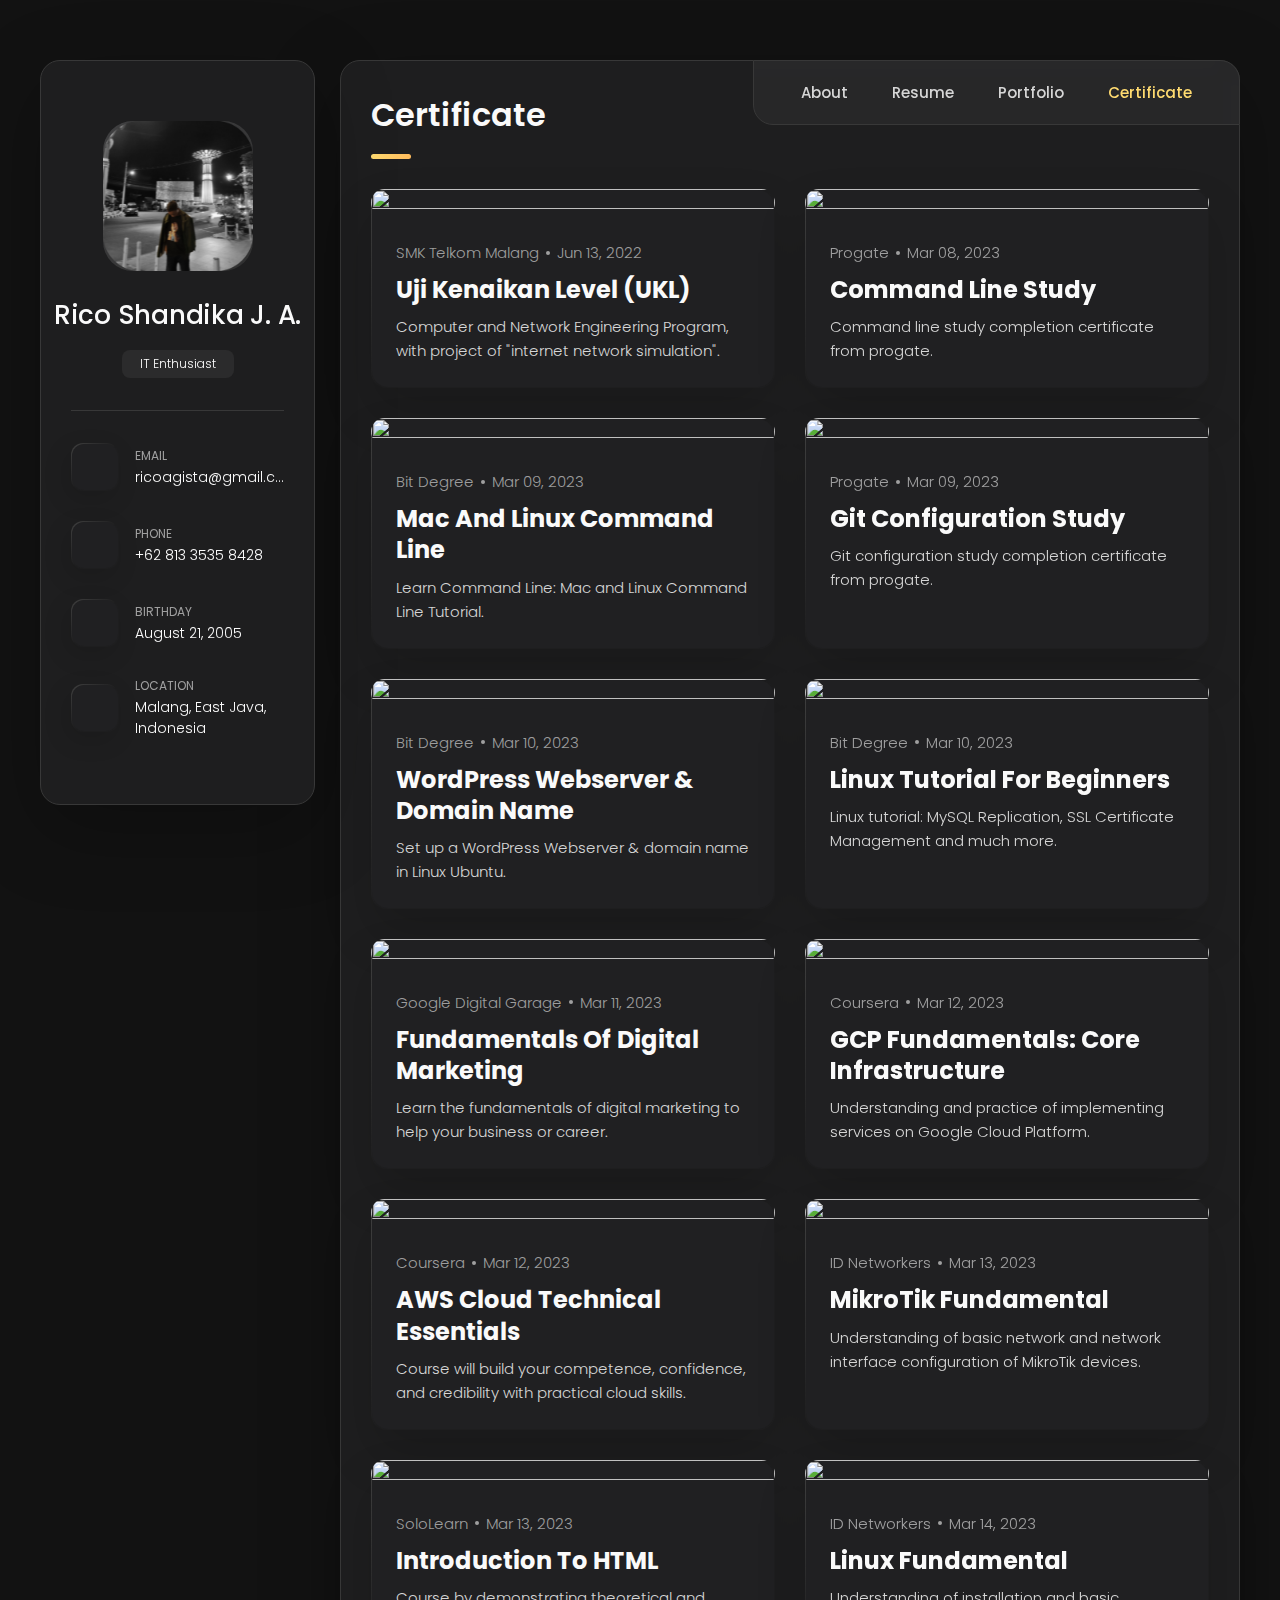
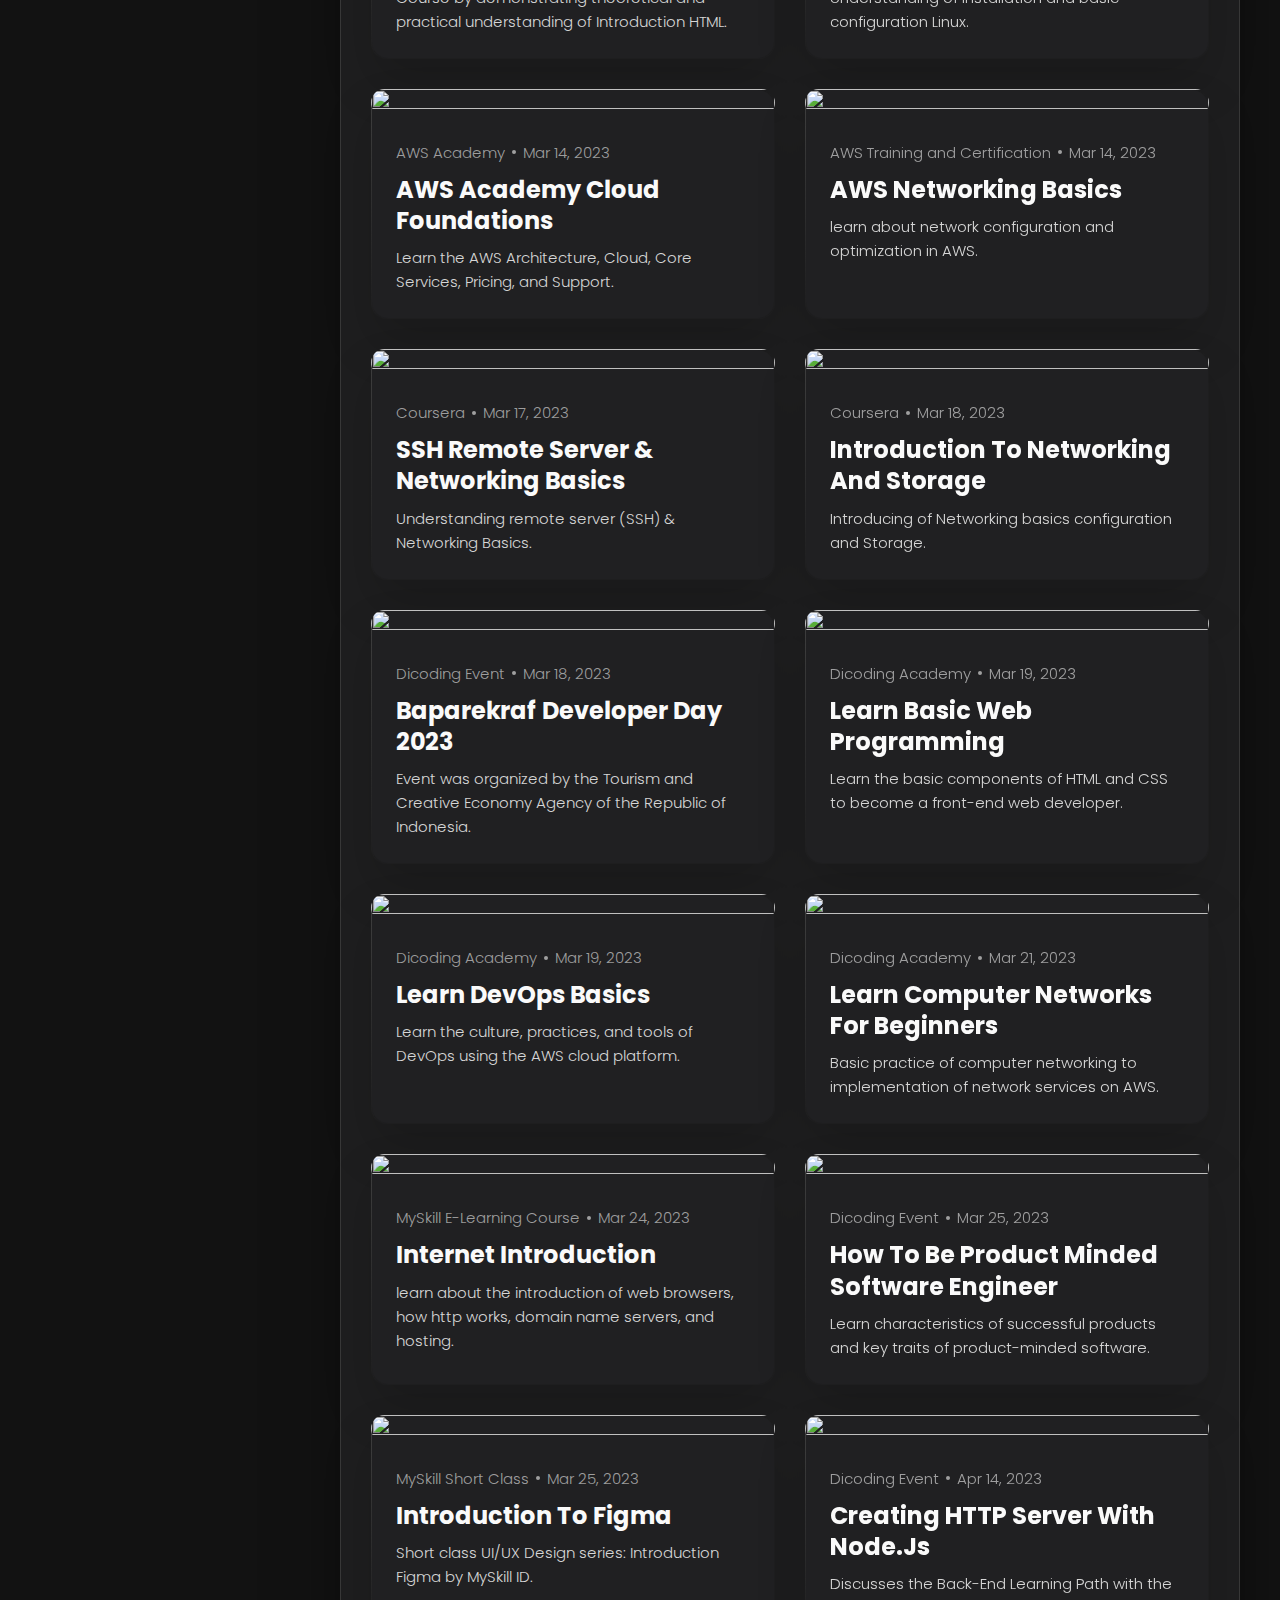
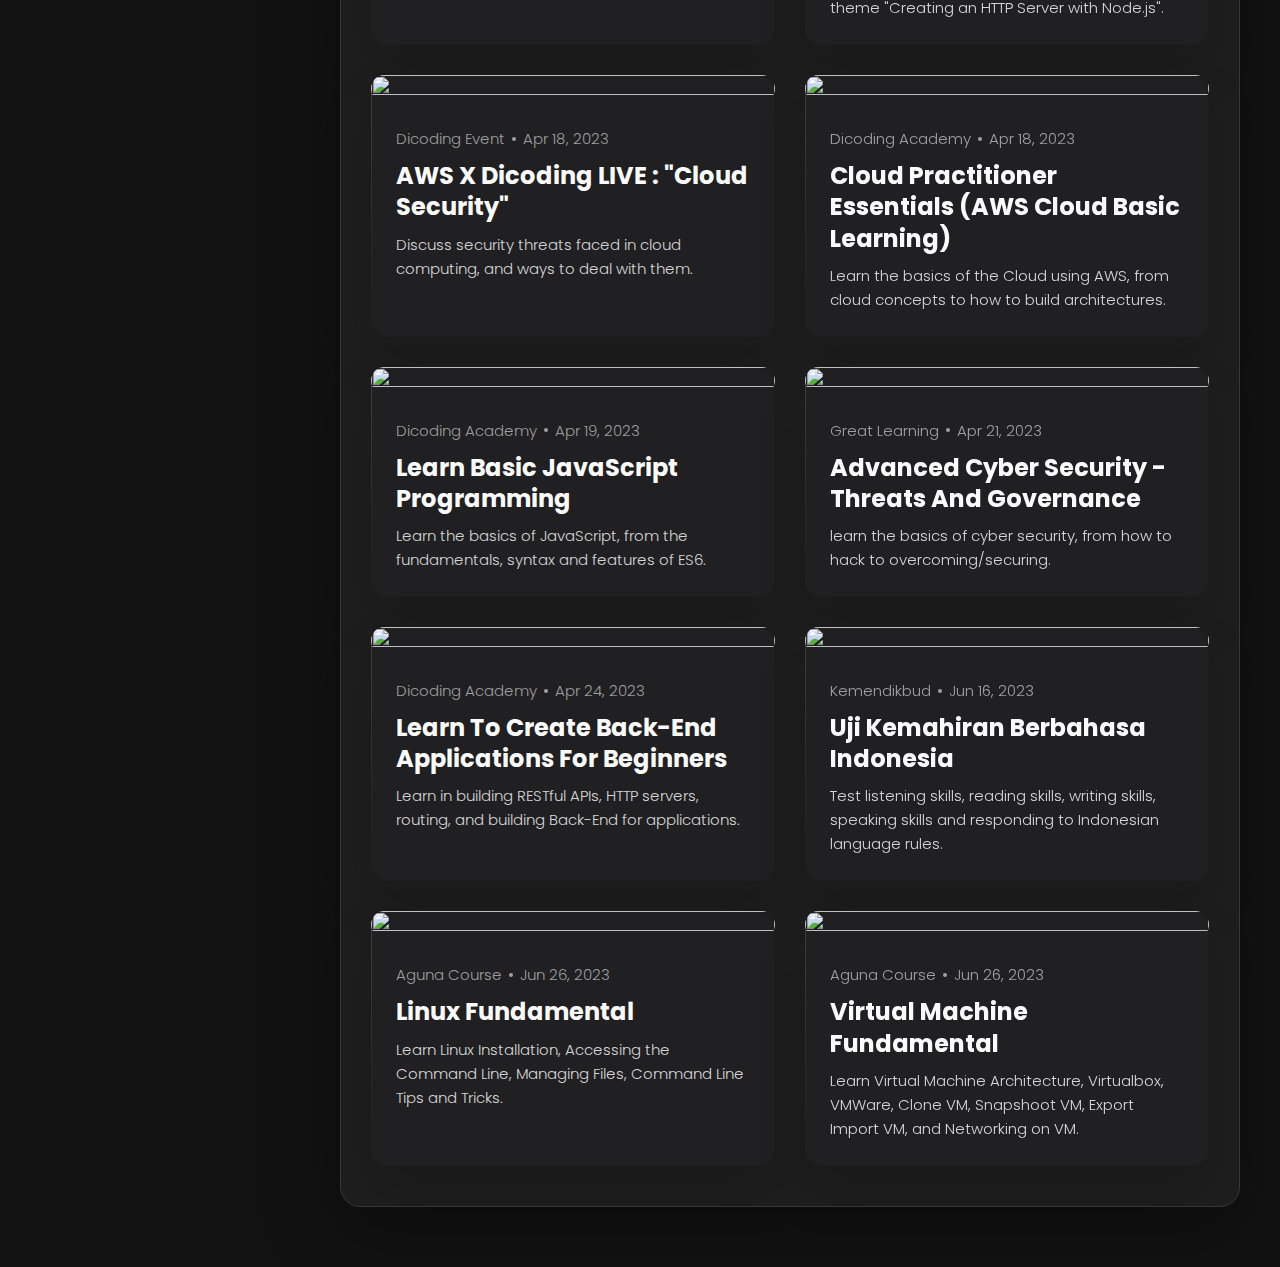
==== certificate.html @ 68de9621 "Update" ====
<!DOCTYPE html>
<html lang="en">

<head>
  <meta charset="UTF-8">
  <meta http-equiv="X-UA-Compatible" content="IE=edge">
  <meta name="viewport" content="width=device-width, initial-scale=1.0">
  <title>Certificate | Rico Agista</title>

  <!--
    - favicon
  -->
  <link rel="shortcut icon" href="./assets/images/logo.png" type="image/x-icon">

  <!--
    - custom css link
  -->
  <link rel="stylesheet" href="./assets/css/style.css">

  <!--
    - google font link
  -->
  <link rel="preconnect" href="https://fonts.googleapis.com">
  <link rel="preconnect" href="https://fonts.gstatic.com" crossorigin>
  <link href="https://fonts.googleapis.com/css2?family=Poppins:wght@300;400;500;600&display=swap" rel="stylesheet">
</head>

<body>

  <!--
    - #MAIN
  -->

  <main>

    <!--
      - #SIDEBAR
    -->

    <aside class="sidebar" data-sidebar>

      <div class="sidebar-info">

        <figure class="avatar-box">
          <img src="./assets/images/my-avatar.png" alt="Rico" width="80">
        </figure>

        <div class="info-content">
          <h1 class="name" title="Richard hanrick">Rico Shandika J. A.</h1>

          <p class="title">IT Enthusiast</p>
        </div>

        <button class="info_more-btn" data-sidebar-btn>
          <span>Show Contacts</span>

          <ion-icon name="chevron-down"></ion-icon>
        </button>

      </div>

      <div class="sidebar-info_more">

        <div class="separator"></div>

        <ul class="contacts-list">

          <li class="contact-item">

            <div class="icon-box">
              <ion-icon name="mail-outline"></ion-icon>
            </div>

            <div class="contact-info">
              <p class="contact-title">Email</p>

              <a href="mailto:ricoagista@gmail.com" class="contact-link">ricoagista@gmail.com</a>
            </div>

          </li>

          <li class="contact-item">

            <div class="icon-box">
              <ion-icon name="phone-portrait-outline"></ion-icon>
            </div>

            <div class="contact-info">
              <p class="contact-title">Phone</p>

              <a href="https://wa.me/6281335358428?text=Hi" class="contact-link">+62 813 3535 8428</a>
            </div>

          </li>

          <li class="contact-item">

            <div class="icon-box">
              <ion-icon name="calendar-outline"></ion-icon>
            </div>

            <div class="contact-info">
              <p class="contact-title">Birthday</p>

              <time datetime="1982-06-23">August 21, 2005</time>
            </div>

          </li>

          <li class="contact-item">

            <div class="icon-box">
              <ion-icon name="location-outline"></ion-icon>
            </div>

            <div class="contact-info">
              <p class="contact-title">Location</p>

              <address>Malang, East Java, Indonesia</address>
            </div>

          </li>

        </ul>

        <div class="separator"></div>

        <ul class="social-list">

          <li class="social-item">
            <a href="https://www.linkedin.com/in/ricoagista/" target="_blank" class="social-link">
              <ion-icon name="logo-linkedin"></ion-icon>
            </a>
          </li>

          <li class="social-item">
            <a href="https://github.com/ricoagista" target="_blank" class="social-link">
              <ion-icon name="logo-github"></ion-icon>
            </a>

          <li class="social-item">
            <a href="https://www.instagram.com/rico_agista/" target="_blank" class="social-link">
              <ion-icon name="logo-instagram"></ion-icon>
            </a>
          </li>

          </li>

        </ul>

      </div>

    </aside>
    <!--
      - #main-content
    -->

    <div class="main-content">

      <!--
        - #NAVBAR
      -->

      <nav class="navbar">

        <ul class="navbar-list">

          <li class="navbar-item">
            <a href="/" class="navbar-link">About</a>
            <!-- <button class="navbar-link  active" data-nav-link>About</button> -->
          </li>

          <li class="navbar-item">
            <a href="resume" class="navbar-link">Resume</a>
            <!-- <button class="navbar-link" data-nav-link>Resume</button> -->
          </li>

          <li class="navbar-item">
            <a href="portfolio" class="navbar-link">Portfolio</a>
            <!-- <button class="navbar-link" data-nav-link>Portfolio</button> -->
          </li>

          <li class="navbar-item">
            <a href="certificate" class="navbar-link active">Certificate</a>
            <!-- <button class="navbar-link" data-nav-link>Certificate</button> -->
          </li>

        </ul>

      </nav>

      <!--
        - #CERTIFICATE
      -->
      <article class="certificate active" data-page="certificate">

        <header>
          <h2 class="h2 article-title">Certificate</h2>
        </header>

        <section class="blog-posts">

          <ul class="blog-posts-list">

            <li class="blog-post-item">
              <a href="https://ricoagista.github.io/ricoagista/certificate/academy/SertifikatUKL.jpg" target="_blank">

                <figure class="blog-banner-box">
                  <img src="https://ricoagista.github.io/ricoagista/certificate/academy/SertifikatUKL.jpg" alt="" loading="lazy">
                </figure>

                <div class="blog-content">

                  <div class="blog-meta">
                    <p class="blog-category">SMK Telkom Malang</p>

                    <span class="dot"></span>

                    <time datetime="2022-02-23">Jun 13, 2022</time>
                  </div>

                  <h3 class="h3 blog-item-title">Uji Kenaikan Level (UKL)</h3>

                  <p class="blog-text">
                    Computer and Network Engineering Program, with project of "internet network simulation".
                  </p>

                </div>

              </a>
            </li>

            <li class="blog-post-item">
              <a href="http://progate.com/course_certificate/5622f052rr7l3d" target="_blank">

                <figure class="blog-banner-box">
                  <img src="https://ricoagista.github.io/ricoagista/certificate/academy/CertificatePrograteCLI.jpg" alt="" loading="lazy">
                </figure>

                <div class="blog-content">

                  <div class="blog-meta">
                    <p class="blog-category">Progate</p>

                    <span class="dot"></span>

                    <time datetime="2022-02-23">Mar 08, 2023</time>
                  </div>

                  <h3 class="h3 blog-item-title">Command line study</h3>

                  <p class="blog-text">
                    Command line study completion certificate from progate.
                  </p>

                </div>

              </a>
            </li>

            <li class="blog-post-item">
              <a href="https://www.bitdegree.org/courses/user/1518264/certificates" target="_blank">

                <figure class="blog-banner-box">
                  <img src="https://ricoagista.github.io/ricoagista/certificate/academy/CertificateBitDegreeCLI.jpg" alt="" loading="lazy">
                </figure>

                <div class="blog-content">

                  <div class="blog-meta">
                    <p class="blog-category">Bit Degree</p>

                    <span class="dot"></span>

                    <time datetime="2022-02-23">Mar 09, 2023</time>
                  </div>

                  <h3 class="h3 blog-item-title">Mac and Linux Command Line</h3>

                  <p class="blog-text">
                    Learn Command Line: Mac and Linux Command Line Tutorial.
                  </p>

                </div>

              </a>
            </li>

            <li class="blog-post-item">
              <a href="https://progate.com/course_certificate/bb86b008rr95cg" target="_blank">

                <figure class="blog-banner-box">
                  <img src="https://ricoagista.github.io/ricoagista/certificate/academy/CertificatePrograteGIT.jpg" alt="" loading="lazy">
                </figure>

                <div class="blog-content">

                  <div class="blog-meta">
                    <p class="blog-category">Progate</p>

                    <span class="dot"></span>

                    <time datetime="2022-02-23">Mar 09, 2023</time>
                  </div>

                  <h3 class="h3 blog-item-title">Git configuration study</h3>

                  <p class="blog-text">
                    Git configuration study completion certificate from progate.
                  </p>

                </div>

              </a>
            </li>

            <li class="blog-post-item">
              <a href="https://www.bitdegree.org/courses/user/1518264/certificates" target="_blank">

                <figure class="blog-banner-box">
                  <img src="https://ricoagista.github.io/ricoagista/certificate/academy/CertificateBitDegreeWordPressWebserverDomainLinuxUbuntuTutorial.jpg" alt="" loading="lazy">
                </figure>

                <div class="blog-content">

                  <div class="blog-meta">
                    <p class="blog-category">Bit Degree</p>

                    <span class="dot"></span>

                    <time datetime="2022-02-23">Mar 10, 2023</time>
                  </div>

                  <h3 class="h3 blog-item-title">WordPress Webserver & domain name</h3>

                  <p class="blog-text">
                    Set up a WordPress Webserver & domain name in Linux Ubuntu.
                  </p>

                </div>

              </a>
            </li>

            <li class="blog-post-item">
              <a href="https://www.bitdegree.org/courses/user/1518264/certificates" target="_blank">

                <figure class="blog-banner-box">
                  <img src="https://ricoagista.github.io/ricoagista/certificate/academy/CertificateBitDegreeLinux.jpg" alt="" loading="lazy">
                </figure>

                <div class="blog-content">

                  <div class="blog-meta">
                    <p class="blog-category">Bit Degree</p>

                    <span class="dot"></span>

                    <time datetime="2022-02-23">Mar 10, 2023</time>
                  </div>

                  <h3 class="h3 blog-item-title">Linux Tutorial for Beginners</h3>

                  <p class="blog-text">
                    Linux tutorial: MySQL Replication, SSL Certificate Management and much more.
                  </p>

                </div>

              </a>
            </li>

            <li class="blog-post-item">
              <a href="https://learndigital.withgoogle.com/link/1qsdpcedm9s" target="_blank">

                <figure class="blog-banner-box">
                  <img src="https://ricoagista.github.io/ricoagista/certificate/academy/CertificateGoogleDigitalMarketing.jpg" alt="" loading="lazy">
                </figure>

                <div class="blog-content">

                  <div class="blog-meta">
                    <p class="blog-category">Google Digital Garage</p>

                    <span class="dot"></span>

                    <time datetime="2022-02-23">Mar 11, 2023</time>
                  </div>

                  <h3 class="h3 blog-item-title">Fundamentals of digital marketing</h3>

                  <p class="blog-text">
                    Learn the fundamentals of digital marketing to help your business or career.
                  </p>

                </div>

              </a>
            </li>

            <li class="blog-post-item">
              <a href="https://coursera.org/share/ea69097fb8a12a1eaf14b1bb1f82d320" target="_blank">

                <figure class="blog-banner-box">
                  <img src="https://ricoagista.github.io/ricoagista/certificate/academy/CertificateCourseraGCP.jpg" alt="" loading="lazy">
                </figure>

                <div class="blog-content">

                  <div class="blog-meta">
                    <p class="blog-category">Coursera</p>

                    <span class="dot"></span>

                    <time datetime="2022-02-23">Mar 12, 2023</time>
                  </div>

                  <h3 class="h3 blog-item-title">GCP Fundamentals: Core Infrastructure</h3>

                  <p class="blog-text">
                    Understanding and practice of implementing services on Google Cloud Platform.
                  </p>

                </div>

              </a>
            </li>

            <li class="blog-post-item">
              <a href="https://coursera.org/share/79883c00702ebed255cffaf255b5ab55" target="_blank">

                <figure class="blog-banner-box">
                  <img src="https://ricoagista.github.io/ricoagista/certificate/academy/CertificateCourseraAWS.jpg" alt="" loading="lazy">
                </figure>

                <div class="blog-content">

                  <div class="blog-meta">
                    <p class="blog-category">Coursera</p>

                    <span class="dot"></span>

                    <time datetime="2022-02-23">Mar 12, 2023</time>
                  </div>

                  <h3 class="h3 blog-item-title">AWS Cloud Technical Essentials</h3>

                  <p class="blog-text">
                    Course will build your competence, confidence, and credibility with practical cloud skills.
                  </p>

                </div>

              </a>
            </li>

            <li class="blog-post-item">
              <a href="https://lms.idn.id/cert-verification" target="_blank">

                <figure class="blog-banner-box">
                  <img src="https://ricoagista.github.io/ricoagista/certificate/academy/CertificateIDNetworkersMikrotikFundamental.jpg" alt="" loading="lazy">
                </figure>

                <div class="blog-content">

                  <div class="blog-meta">
                    <p class="blog-category">ID Networkers</p>

                    <span class="dot"></span>

                    <time datetime="2022-02-23">Mar 13, 2023</time>
                  </div>

                  <h3 class="h3 blog-item-title">MikroTik Fundamental</h3>

                  <p class="blog-text">
                    Understanding of basic network and network interface configuration of MikroTik devices.
                  </p>

                </div>

              </a>
            </li>

            <li class="blog-post-item">
              <a href="https://www.sololearn.com/certificates/CC-B2UGRVIC" target="_blank">

                <figure class="blog-banner-box">
                  <img src="https://ricoagista.github.io/ricoagista/certificate/academy/CertificateSoloLearnHTML.jpg" alt="" loading="lazy">
                </figure>

                <div class="blog-content">

                  <div class="blog-meta">
                    <p class="blog-category">SoloLearn</p>

                    <span class="dot"></span>

                    <time datetime="2022-02-23">Mar 13, 2023</time>
                  </div>

                  <h3 class="h3 blog-item-title">Introduction to HTML</h3>

                  <p class="blog-text">
                    Course by demonstrating theoretical and practical understanding of Introduction HTML.
                  </p>

                </div>

              </a>
            </li>

            <li class="blog-post-item">
              <a href="https://lms.idn.id/cert-verification" target="_blank">

                <figure class="blog-banner-box">
                  <img src="https://ricoagista.github.io/ricoagista/certificate/academy/CertificateIDNetworkersLinuxFundamental.jpg" alt="" loading="lazy">
                </figure>

                <div class="blog-content">

                  <div class="blog-meta">
                    <p class="blog-category">ID Networkers</p>

                    <span class="dot"></span>

                    <time datetime="2022-02-23">Mar 14, 2023</time>
                  </div>

                  <h3 class="h3 blog-item-title">Linux Fundamental</h3>

                  <p class="blog-text">
                    Understanding of installation and basic configuration Linux.
                  </p>

                </div>

              </a>
            </li>

            <li class="blog-post-item">
              <a href="https://www.credly.com/go/0Uz2r1XJ" target="_blank">

                <figure class="blog-banner-box">
                  <img src="https://ricoagista.github.io/ricoagista/certificate/academy/CertificateAWSAcademyGraduateCloudFoundation.jpg" alt="" loading="lazy">
                </figure>

                <div class="blog-content">

                  <div class="blog-meta">
                    <p class="blog-category">AWS Academy</p>

                    <span class="dot"></span>

                    <time datetime="2022-02-23">Mar 14, 2023</time>
                  </div>

                  <h3 class="h3 blog-item-title">AWS Academy Cloud Foundations</h3>

                  <p class="blog-text">
                    Learn the AWS Architecture, Cloud, Core Services, Pricing, and Support.                  
                  </p>

                </div>

              </a>
            </li>

            <li class="blog-post-item">
              <a href="https://ricoagista.github.io/ricoagista/certificate/academy/CertificateAWSTrainingandCertificationNetworkingBasic.jpg" target="_blank">

                <figure class="blog-banner-box">
                  <img src="https://ricoagista.github.io/ricoagista/certificate/academy/CertificateAWSTrainingandCertificationNetworkingBasic.jpg" alt="" loading="lazy">
                </figure>

                <div class="blog-content">

                  <div class="blog-meta">
                    <p class="blog-category">AWS Training and Certification</p>

                    <span class="dot"></span>

                    <time datetime="2022-02-23">Mar 14, 2023</time>
                  </div>

                  <h3 class="h3 blog-item-title">AWS Networking Basics</h3>

                  <p class="blog-text">
                    learn about network configuration and optimization in AWS.                
                  </p>

                </div>

              </a>
            </li>

            <li class="blog-post-item">
              <a href="https://coursera.org/share/907e44da9c9301b2ec322d4b78472a90" target="_blank">

                <figure class="blog-banner-box">
                  <img src="https://ricoagista.github.io/ricoagista/certificate/academy/CertificateCourseraSSH.jpg" alt="" loading="lazy">
                </figure>

                <div class="blog-content">

                  <div class="blog-meta">
                    <p class="blog-category">Coursera</p>

                    <span class="dot"></span>

                    <time datetime="2022-02-23">Mar 17, 2023</time>
                  </div>

                  <h3 class="h3 blog-item-title">SSH remote server & Networking basics</h3>

                  <p class="blog-text">
                    Understanding remote server (SSH) & Networking Basics.
                  </p>

                </div>

              </a>
            </li>

            <li class="blog-post-item">
              <a href="https://coursera.org/share/2d5f840b99b8c0da6e3b0ec2c76eefea" target="_blank">

                <figure class="blog-banner-box">
                  <img src="https://ricoagista.github.io/ricoagista/certificate/academy/CertificateCourseraNetworkingStorage.jpg" alt="" loading="lazy">
                </figure>

                <div class="blog-content">

                  <div class="blog-meta">
                    <p class="blog-category">Coursera</p>

                    <span class="dot"></span>

                    <time datetime="2022-02-23">Mar 18, 2023</time>
                  </div>

                  <h3 class="h3 blog-item-title">Introduction to Networking and Storage</h3>

                  <p class="blog-text">
                    Introducing of Networking basics configuration and Storage.
                  </p>

                </div>

              </a>
            </li>

            <li class="blog-post-item">
              <a href="https://www.dicoding.com/users/2926525/events" target="_blank">

                <figure class="blog-banner-box">
                  <img src="https://ricoagista.github.io/ricoagista/certificate/event/CertificateDicodingBDD2023.jpg" alt="" loading="lazy">
                </figure>

                <div class="blog-content">

                  <div class="blog-meta">
                    <p class="blog-category">Dicoding Event</p>

                    <span class="dot"></span>

                    <time datetime="2022-02-23">Mar 18, 2023</time>
                  </div>

                  <h3 class="h3 blog-item-title">Baparekraf Developer Day 2023</h3>

                  <p class="blog-text">
                    Event was organized by the Tourism and Creative Economy Agency of the Republic of Indonesia.
                  </p>

                </div>

              </a>
            </li>
            
            <li class="blog-post-item">
              <a href="https://dicoding.com/certificates/L4PQ6NEQ7PO1" target="_blank">

                <figure class="blog-banner-box">
                  <img src="https://ricoagista.github.io/ricoagista/certificate/academy/CertificateDicodingDasarPemogramanWEB.jpg" alt="" loading="lazy">
                </figure>

                <div class="blog-content">

                  <div class="blog-meta">
                    <p class="blog-category">Dicoding Academy</p>

                    <span class="dot"></span>

                    <time datetime="2022-02-23">Mar 19, 2023</time>
                  </div>

                  <h3 class="h3 blog-item-title">Learn Basic Web Programming</h3>

                  <p class="blog-text">
                    Learn the basic components of HTML and CSS to become a front-end web developer.
                  </p>

                </div>

              </a>
            </li>

            <li class="blog-post-item">
              <a href="https://dicoding.com/certificates/N9ZO4W04YZG5" target="_blank">

                <figure class="blog-banner-box">
                  <img src="https://ricoagista.github.io/ricoagista/certificate/academy/CertificateDicodingDasarDevOps.jpg" alt="" loading="lazy">
                </figure>

                <div class="blog-content">

                  <div class="blog-meta">
                    <p class="blog-category">Dicoding Academy</p>

                    <span class="dot"></span>

                    <time datetime="2022-02-23">Mar 19, 2023</time>
                  </div>

                  <h3 class="h3 blog-item-title">Learn DevOps Basics</h3>

                  <p class="blog-text">
                    Learn the culture, practices, and tools of DevOps using the AWS cloud platform.
                  </p>

                </div>

              </a>
            </li>

            <li class="blog-post-item">
              <a href="https://dicoding.com/certificates/2VX3YGG14PYQ" target="_blank">

                <figure class="blog-banner-box">
                  <img src="https://ricoagista.github.io/ricoagista/certificate/academy/CertificateDicodingJaringanKomputer.jpg" alt="" loading="lazy">
                </figure>

                <div class="blog-content">

                  <div class="blog-meta">
                    <p class="blog-category">Dicoding Academy</p>

                    <span class="dot"></span>

                    <time datetime="2022-02-23">Mar 21, 2023</time>
                  </div>

                  <h3 class="h3 blog-item-title">Learn Computer Networks for Beginners</h3>

                  <p class="blog-text">
                    Basic practice of computer networking to implementation of network services on AWS.
                  </p>

                </div>

              </a>
            </li>

            <li class="blog-post-item">
              <a href="https://ricoagista.github.io/ricoagista/certificate/academy/CertificateMySkillInternetIntroduction.jpg" target="_blank">

                <figure class="blog-banner-box">
                  <img src="https://ricoagista.github.io/ricoagista/certificate/academy/CertificateMySkillInternetIntroduction.jpg" alt="" loading="lazy">
                </figure>

                <div class="blog-content">

                  <div class="blog-meta">
                    <p class="blog-category">MySkill E-Learning Course</p>

                    <span class="dot"></span>

                    <time datetime="2022-02-23">Mar 24, 2023</time>
                  </div>

                  <h3 class="h3 blog-item-title">Internet Introduction</h3>

                  <p class="blog-text">
                    learn about the introduction of web browsers, how http works, domain name servers, and hosting.
                  </p>

                </div>

              </a>
            </li>

            <li class="blog-post-item">
              <a href="https://www.dicoding.com/users/2926525/events" target="_blank">

                <figure class="blog-banner-box">
                  <img src="https://ricoagista.github.io/ricoagista/certificate/event/CertificateDicodingIDCamp.jpg" alt="" loading="lazy">
                </figure>

                <div class="blog-content">

                  <div class="blog-meta">
                    <p class="blog-category">Dicoding Event</p>

                    <span class="dot"></span>

                    <time datetime="2022-02-23">Mar 25, 2023</time>
                  </div>

                  <h3 class="h3 blog-item-title">How to be Product Minded Software Engineer</h3>

                  <p class="blog-text">
                    Learn characteristics of successful products and key traits of product-minded software.
                  </p>

                </div>

              </a>
            </li>

            <li class="blog-post-item">
              <a href="https://ricoagista.github.io/ricoagista/certificate/academy/CertificateMySkillntroductionFigma.jpg" target="_blank">

                <figure class="blog-banner-box">
                  <img src="https://ricoagista.github.io/ricoagista/certificate/academy/CertificateMySkillntroductionFigma.jpg" alt="" loading="lazy">
                </figure>

                <div class="blog-content">

                  <div class="blog-meta">
                    <p class="blog-category">MySkill Short Class</p>

                    <span class="dot"></span>

                    <time datetime="2022-02-23">Mar 25, 2023</time>
                  </div>

                  <h3 class="h3 blog-item-title">Introduction to Figma</h3>

                  <p class="blog-text">
                    Short class UI/UX Design series: Introduction Figma by MySkill ID.
                  </p>

                </div>

              </a>
            </li>

            <li class="blog-post-item">
              <a href="https://www.dicoding.com/users/2926525/events" target="_blank">

                <figure class="blog-banner-box">
                  <img src="https://ricoagista.github.io/ricoagista/certificate/event/CertificateDicodingMembuatHTTPServerDenganNodeJS.jpg" alt="" loading="lazy">
                </figure>

                <div class="blog-content">

                  <div class="blog-meta">
                    <p class="blog-category">Dicoding Event</p>

                    <span class="dot"></span>

                    <time datetime="2022-02-23">Apr 14, 2023</time>
                  </div>

                  <h3 class="h3 blog-item-title">Creating HTTP Server with Node.js</h3>

                  <p class="blog-text">
                    Discusses the Back-End Learning Path with the theme "Creating an HTTP Server with Node.js".

                  </p>

                </div>

              </a>
            </li>

            <li class="blog-post-item">
              <a href="https://www.dicoding.com/users/2926525/events" target="_blank">

                <figure class="blog-banner-box">
                  <img src="https://ricoagista.github.io/ricoagista/certificate/event/CertificateDicodingCloudSecurity.jpg" alt="" loading="lazy">
                </figure>

                <div class="blog-content">

                  <div class="blog-meta">
                    <p class="blog-category">Dicoding Event</p>

                    <span class="dot"></span>

                    <time datetime="2022-02-23">Apr 18, 2023</time>
                  </div>

                  <h3 class="h3 blog-item-title">AWS x Dicoding LIVE : "Cloud Security"</h3>

                  <p class="blog-text">
                    Discuss security threats faced in cloud computing, and ways to deal with them.

                  </p>

                </div>

              </a>
            </li>
            
            <li class="blog-post-item">
              <a href="https://www.dicoding.com/certificates/6RPNW8JGQP2M" target="_blank">

                <figure class="blog-banner-box">
                  <img src="https://ricoagista.github.io/ricoagista/certificate/academy/CertificateDicodingCloudPractitionerEssentials(BelajarDasarAWSCloud).jpg" alt="" loading="lazy">
                </figure>

                <div class="blog-content">

                  <div class="blog-meta">
                    <p class="blog-category">Dicoding Academy</p>

                    <span class="dot"></span>

                    <time datetime="2022-02-23">Apr 18, 2023</time>
                  </div>

                  <h3 class="h3 blog-item-title">Cloud Practitioner Essentials (AWS Cloud Basic Learning)</h3>

                  <p class="blog-text">
                    Learn the basics of the Cloud using AWS, from cloud concepts to how to build architectures.

                  </p>

                </div>

              </a>
            </li>

            <li class="blog-post-item">
              <a href="https://www.dicoding.com/certificates/72ZD8E326ZYW" target="_blank">

                <figure class="blog-banner-box">
                  <img src="https://ricoagista.github.io/ricoagista/certificate/academy/CertificateDicodingBelajarDasarPemrogramanJavaScript.jpg" alt="" loading="lazy">
                </figure>

                <div class="blog-content">

                  <div class="blog-meta">
                    <p class="blog-category">Dicoding Academy</p>

                    <span class="dot"></span>

                    <time datetime="2022-02-23">Apr 19, 2023</time>
                  </div>

                  <h3 class="h3 blog-item-title">Learn Basic JavaScript Programming</h3>

                  <p class="blog-text">
                    Learn the basics of JavaScript, from the fundamentals, syntax and features of ES6.
                  </p>

                </div>

              </a>
            </li>

            <li class="blog-post-item">
              <a href="https://verify.mygreatlearning.com/verify/FTHBUTMR" target="_blank">

                <figure class="blog-banner-box">
                  <img src="https://ricoagista.github.io/ricoagista/certificate/academy/CertificateGreatLearningAdvancedCyberSecurity-ThreatsandGovernance.jpg" alt="" loading="lazy">
                </figure>

                <div class="blog-content">

                  <div class="blog-meta">
                    <p class="blog-category">Great Learning</p>

                    <span class="dot"></span>

                    <time datetime="2022-02-23">Apr 21, 2023</time>
                  </div>

                  <h3 class="h3 blog-item-title">Advanced Cyber Security - Threats and Governance</h3>

                  <p class="blog-text">
                    learn the basics of cyber security, from how to hack to overcoming/securing.
                  </p>

                </div>

              </a>
            </li>

            <li class="blog-post-item">
              <a href="https://www.dicoding.com/certificates/07Z6VRK3RXQR" target="_blank">

                <figure class="blog-banner-box">
                  <img src="https://ricoagista.github.io/ricoagista/certificate/academy/CertificateDicodingJBelajarMembuatAplikasiBackEndUntukPemula.jpg" alt="" loading="lazy">
                </figure>

                <div class="blog-content">

                  <div class="blog-meta">
                    <p class="blog-category">Dicoding Academy</p>

                    <span class="dot"></span>

                    <time datetime="2022-02-23">Apr 24, 2023</time>
                  </div>

                  <h3 class="h3 blog-item-title">Learn to Create Back-End Applications for Beginners</h3>

                  <p class="blog-text">
                    Learn in building RESTful APIs, HTTP servers, routing, and building Back-End for applications.

                  </p>

                </div>

              </a>
            </li>

            <li class="blog-post-item">
              <a href="https://ricoagista.github.io/ricoagista/certificate/academy/CertificateKemendikbudUKBI.jpg" target="_blank">

                <figure class="blog-banner-box">
                  <img src="https://ricoagista.github.io/ricoagista/certificate/academy/CertificateKemendikbudUKBI.jpg" alt="" loading="lazy">
                </figure>

                <div class="blog-content">

                  <div class="blog-meta">
                    <p class="blog-category">Kemendikbud</p>

                    <span class="dot"></span>

                    <time datetime="2022-02-23">Jun 16, 2023</time>
                  </div>

                  <h3 class="h3 blog-item-title">Uji Kemahiran Berbahasa Indonesia</h3>

                  <p class="blog-text">
                    Test listening skills, reading skills, writing skills, speaking skills and responding to Indonesian language rules.

                  </p>

                </div>

              </a>
            </li>

            <li class="blog-post-item">
              <a href="https://agunacourse.com/cek-sertifikat" target="_blank">

                <figure class="blog-banner-box">
                  <img src="https://ricoagista.github.io/ricoagista/certificate/academy/CertificateAgunaCourseLinuxFundamental.jpg" alt="" loading="lazy">
                </figure>

                <div class="blog-content">

                  <div class="blog-meta">
                    <p class="blog-category">Aguna Course</p>

                    <span class="dot"></span>

                    <time datetime="2022-02-23">Jun 26, 2023</time>
                  </div>

                  <h3 class="h3 blog-item-title">Linux Fundamental</h3>

                  <p class="blog-text">
                    Learn Linux Installation, Accessing the Command Line, Managing Files, Command Line Tips and Tricks.

                  </p>

                </div>

              </a>
            </li>

            <li class="blog-post-item">
              <a href="https://agunacourse.com/cek-sertifikat" target="_blank">

                <figure class="blog-banner-box">
                  <img src="https://ricoagista.github.io/ricoagista/certificate/academy/CertificateAgunaCourseVirtualMachineFundamental.jpg" alt="" loading="lazy">
                </figure>

                <div class="blog-content">

                  <div class="blog-meta">
                    <p class="blog-category">Aguna Course</p>

                    <span class="dot"></span>

                    <time datetime="2022-02-23">Jun 26, 2023</time>
                  </div>

                  <h3 class="h3 blog-item-title">Virtual Machine Fundamental</h3>

                  <p class="blog-text">
                    Learn Virtual Machine Architecture, Virtualbox, VMWare, Clone VM, Snapshoot VM, Export Import VM, and Networking on VM.

                  </p>

                </div>

              </a>
            </li>

          </ul>

        </section>

      </article>

  <!--
    - custom js link
  -->
  <script src="./assets/js/script.js"></script>

  <!--
    - ionicon link
  -->
  <script type="module" src="https://unpkg.com/ionicons@5.5.2/dist/ionicons/ionicons.esm.js"></script>
  <script nomodule src="https://unpkg.com/ionicons@5.5.2/dist/ionicons/ionicons.js"></script>

</body>

</html>
---- assets/css/style.css ----
/*-----------------------------------*\
  #style.css
\*-----------------------------------*/


/**
 * copyright 2022 @codewithsadee
 */





/*-----------------------------------*\
  #CUSTOM PROPERTY
\*-----------------------------------*/

:root {

  /**
   * colors
   */

  /* gradient */

  --bg-gradient-onyx: linear-gradient(
    to bottom right, 
    hsl(240, 1%, 25%) 3%, 
    hsl(0, 0%, 19%) 97%
  );
  --bg-gradient-jet: linear-gradient(
    to bottom right, 
    hsla(240, 1%, 18%, 0.251) 0%, 
    hsla(240, 2%, 11%, 0) 100%
  ), hsl(240, 2%, 13%);
  --bg-gradient-yellow-1: linear-gradient(
    to bottom right, 
    hsl(45, 100%, 71%) 0%, 
    hsla(36, 100%, 69%, 0) 50%
  );
  --bg-gradient-yellow-2: linear-gradient(
    135deg, 
    hsla(45, 100%, 71%, 0.251) 0%, 
    hsla(35, 100%, 68%, 0) 59.86%
  ), hsl(240, 2%, 13%);
  --border-gradient-onyx: linear-gradient(
    to bottom right, 
    hsl(0, 0%, 25%) 0%, 
    hsla(0, 0%, 25%, 0) 50%
  );
  --text-gradient-yellow: linear-gradient(
    to right, 
    hsl(45, 100%, 72%), 
    hsl(35, 100%, 68%)
  );

  /* solid */

  --jet: hsl(0, 0%, 22%);
  --onyx: hsl(240, 1%, 17%);
  --eerie-black-1: hsl(240, 2%, 13%);
  --eerie-black-2: hsl(240, 2%, 12%);
  --smoky-black: hsl(0, 0%, 7%);
  --white-1: hsl(0, 0%, 100%);
  --white-2: hsl(0, 0%, 98%);
  --orange-yellow-crayola: hsl(45, 100%, 72%);
  --vegas-gold: hsl(45, 54%, 58%);
  --light-gray: hsl(0, 0%, 84%);
  --light-gray-70: hsla(0, 0%, 84%, 0.7);
  --bittersweet-shimmer: hsl(0, 43%, 51%);

  /**
   * typography
   */

  /* font-family */
  --ff-poppins: 'Poppins', sans-serif;

  /* font-size */
  --fs-1: 24px;
  --fs-2: 18px;
  --fs-3: 17px;
  --fs-4: 16px;
  --fs-5: 15px;
  --fs-6: 14px;
  --fs-7: 13px;
  --fs-8: 11px;

  /* font-weight */
  --fw-300: 300;
  --fw-400: 400;
  --fw-500: 500;
  --fw-600: 600;

  /**
   * shadow
   */
  
  --shadow-1: -4px 8px 24px hsla(0, 0%, 0%, 0.25);
  --shadow-2: 0 16px 30px hsla(0, 0%, 0%, 0.25);
  --shadow-3: 0 16px 40px hsla(0, 0%, 0%, 0.25);
  --shadow-4: 0 25px 50px hsla(0, 0%, 0%, 0.15);
  --shadow-5: 0 24px 80px hsla(0, 0%, 0%, 0.25);

  /**
   * transition
   */

  --transition-1: 0.25s ease;
  --transition-2: 0.5s ease-in-out;

}





/*-----------------------------------*\
  #RESET
\*-----------------------------------*/

*, *::before, *::after {
  margin: 0;
  padding: 0;
  box-sizing: border-box;
}

a { text-decoration: none; }

li { list-style: none; }

img, ion-icon, a, button, time, span { display: block; }

button {
  font: inherit;
  background: none;
  border: none;
  text-align: left;
  cursor: pointer;
}

input, textarea {
  display: block;
  width: 100%;
  background: none;
  font: inherit;
}

::selection {
  background: var(--orange-yellow-crayola);
  color: var(--smoky-black);
}

:focus { outline-color: var(--orange-yellow-crayola); }

html { font-family: var(--ff-poppins); }

body { background: var(--smoky-black); }





/*-----------------------------------*\
  #REUSED STYLE
\*-----------------------------------*/

.sidebar,
article {
  background: var(--eerie-black-2);
  border: 1px solid var(--jet);
  border-radius: 20px;
  padding: 15px;
  box-shadow: var(--shadow-1);
  z-index: 1;
}

.separator {
  width: 100%;
  height: 1px;
  background: var(--jet);
  margin: 16px 0;
}

.icon-box {
  position: relative;
  background: var(--border-gradient-onyx);
  width: 30px;
  height: 30px;
  border-radius: 8px;
  display: flex;
  justify-content: center;
  align-items: center;
  font-size: 16px;
  color: var(--orange-yellow-crayola);
  box-shadow: var(--shadow-1);
  z-index: 1;
}

.icon-box::before {
  content: "";
  position: absolute;
  inset: 1px;
  background: var(--eerie-black-1);
  border-radius: inherit;
  z-index: -1;
}

.icon-box ion-icon { --ionicon-stroke-width: 35px; }

article { display: none; }

article.active {
  display: block;
  animation: fade 0.5s ease backwards;
}

@keyframes fade {
  0% { opacity: 0; }
  100% { opacity: 1; }
}

.h2,
.h3,
.h4,
.h5 {
  color: var(--white-2);
  text-transform: capitalize;
}

.h2 { font-size: var(--fs-1); }

.h3 { font-size: var(--fs-2); }

.h4 { font-size: var(--fs-4); }

.h5 {
  font-size: var(--fs-7);
  font-weight: var(--fw-500);
}

.article-title {
  position: relative;
  padding-bottom: 7px;
}

.article-title::after {
  content: "";
  position: absolute;
  bottom: 0;
  left: 0;
  width: 30px;
  height: 3px;
  background: var(--text-gradient-yellow);
  border-radius: 3px;
}

.has-scrollbar::-webkit-scrollbar {
  width: 5px; /* for vertical scrollbar */
  height: 5px; /* for horizontal scrollbar */
}

.has-scrollbar::-webkit-scrollbar-track {
  background: var(--onyx);
  border-radius: 5px;
}

.has-scrollbar::-webkit-scrollbar-thumb {
  background: var(--orange-yellow-crayola);
  border-radius: 5px;
}

.has-scrollbar::-webkit-scrollbar-button { width: 20px; }

.content-card {
  position: relative;
  background: var(--border-gradient-onyx);
  padding: 15px;
  padding-top: 45px;
  border-radius: 14px;
  box-shadow: var(--shadow-2);
  cursor: pointer;
  z-index: 1;
}

.content-card::before {
  content: "";
  position: absolute;
  inset: 1px;
  background: var(--bg-gradient-jet);
  border-radius: inherit;
  z-index: -1;
}





/*-----------------------------------*\
  #MAIN
\*-----------------------------------*/

main {
  margin: 15px 12px;
  margin-bottom: 75px;
  min-width: 259px;
}





/*-----------------------------------*\
  #SIDEBAR
\*-----------------------------------*/

.sidebar {
  margin-bottom: 15px;
  max-height: 112px;
  overflow: hidden;
  transition: var(--transition-2);
}

.sidebar.active { max-height: 405px; }

.sidebar-info {
  position: relative;
  display: flex;
  justify-content: flex-start;
  align-items: center;
  gap: 15px;
}

.avatar-box {
  background: var(--bg-gradient-onyx);
  border-radius: 20px;
}

.info-content .name {
  color: var(--white-2);
  font-size: var(--fs-3);
  font-weight: var(--fw-500);
  letter-spacing: -0.25px;
  margin-bottom: 10px;
}

.info-content .title {
  color: var(--white-1);
  background: var(--onyx);
  font-size: var(--fs-8);
  font-weight: var(--fw-300);
  width: max-content;
  padding: 3px 12px;
  border-radius: 8px;
}

.info_more-btn {
  position: absolute;
  top: -15px;
  right: -15px;
  border-radius: 0 15px;
  font-size: 13px;
  color: var(--orange-yellow-crayola);
  background: var(--border-gradient-onyx);
  padding: 10px;
  box-shadow: var(--shadow-2);
  transition: var(--transition-1);
  z-index: 1;
}

.info_more-btn::before {
  content: "";
  position: absolute;
  inset: 1px;
  border-radius: inherit;
  background: var(--bg-gradient-jet);
  transition: var(--transition-1);
  z-index: -1;
}

.info_more-btn:hover,
.info_more-btn:focus { background: var(--bg-gradient-yellow-1); }

.info_more-btn:hover::before,
.info_more-btn:focus::before { background: var(--bg-gradient-yellow-2); }

.info_more-btn span { display: none; }

.sidebar-info_more {
  opacity: 0;
  visibility: hidden;
  transition: var(--transition-2);
}

.sidebar.active .sidebar-info_more {
  opacity: 1;
  visibility: visible;
}

.contacts-list {
  display: grid;
  grid-template-columns: 1fr;
  gap: 16px;
}

.contact-item {
  min-width: 100%;
  display: flex;
  align-items: center;
  gap: 16px;
}

.contact-info {
  max-width: calc(100% - 46px);
  width: calc(100% - 46px);
}

.contact-title {
  color: var(--light-gray-70);
  font-size: var(--fs-8);
  text-transform: uppercase;
  margin-bottom: 2px;
}

.contact-info :is(.contact-link, time, address) {
  color: var(--white-2);
  font-size: var(--fs-7);
}

.contact-info address { font-style: normal; }

.social-list {
  display: flex;
  justify-content: flex-start;
  align-items: center;
  gap: 15px;
  padding-bottom: 4px;
  padding-left: 7px;
}

.social-item .social-link {
  color: var(--light-gray-70);
  font-size: 18px;
}


.social-item .social-link:hover { color: var(--light-gray); }





/*-----------------------------------*\
  #NAVBAR
\*-----------------------------------*/

.navbar {
  position: fixed;
  bottom: 0;
  left: 0;
  width: 100%;
  background: hsla(240, 1%, 17%, 0.75);
  backdrop-filter: blur(10px);
  border: 1px solid var(--jet);
  border-radius: 12px 12px 0 0;
  box-shadow: var(--shadow-2);
  z-index: 5;
}

.navbar-list {
  display: flex;
  flex-wrap: wrap;
  justify-content: center;
  align-items: center;
  padding: 0 10px;
}

.navbar-link {
  color: var(--light-gray);
  font-size: var(--fs-8);
  padding: 20px 7px;
  transition: color var(--transition-1);
}

.navbar-link:hover,
.navbar-link:focus { color: var(--light-gray-70); }

.navbar-link.active { color: var(--orange-yellow-crayola); }





/*-----------------------------------*\
  #ABOUT
\*-----------------------------------*/

.about .article-title { margin-bottom: 15px; }

.about-text {
  color: var(--light-gray);
  font-size: var(--fs-6);
  font-weight: var(--fw-300);
  line-height: 1.6;
}

.about-text p { margin-bottom: 15px; }



/**
 * #service 
 */

.service { margin-bottom: 35px; }

.service-title { margin-bottom: 20px; }

.service-list {
  display: grid;
  grid-template-columns: 1fr;
  gap: 20px;
}

.service-item {
  position: relative;
  background: var(--border-gradient-onyx);
  padding: 20px;
  border-radius: 14px;
  box-shadow: var(--shadow-2);
  z-index: 1;
}

.service-item::before {
  content: "";
  position: absolute;
  inset: 1px;
  background: var(--bg-gradient-jet);
  border-radius: inherit;
  z-index: -1;
}

.service-icon-box { margin-bottom: 10px; }

.service-icon-box img { margin: auto; }

.service-content-box { text-align: center; }

.service-item-title { margin-bottom: 7px; }

.service-item-text {
  color: var(--light-gray);
  font-size: var(--fs-6);
  font-weight: var(--fw-3);
  line-height: 1.6;
}


/**
 * #testimonials 
 */

.testimonials { margin-bottom: 30px; }

.testimonials-title { margin-bottom: 20px; }

.testimonials-list {
  display: flex;
  justify-content: flex-start;
  align-items: flex-start;
  gap: 15px;
  margin: 0 -15px;
  padding: 25px 15px;
  padding-bottom: 35px;
  overflow-x: auto;
  scroll-behavior: smooth;
  overscroll-behavior-inline: contain;
  scroll-snap-type: inline mandatory;
}

.testimonials-item {
  min-width: 100%;
  scroll-snap-align: center;
}

.testimonials-avatar-box {
  position: absolute;
  top: 0;
  left: 0;
  transform: translate(15px, -25px);
  background: var(--bg-gradient-onyx);
  border-radius: 14px;
  box-shadow: var(--shadow-1);
}

.testimonials-item-title { margin-bottom: 7px; }

.testimonials-text {
  color: var(--light-gray);
  font-size: var(--fs-6);
  font-weight: var(--fw-300);
  line-height: 1.6;
  display: -webkit-box;
  line-clamp: 4;
  -webkit-line-clamp: 4;
  -webkit-box-orient: vertical;
  overflow: hidden;
}


/**
 * #testimonials-modal
 */

.modal-container {
  position: fixed;
  top: 0;
  left: 0;
  width: 100%;
  height: 100%;
  display: flex;
  justify-content: center;
  align-items: center;
  overflow-y: auto;
  overscroll-behavior: contain;
  z-index: 20;
  pointer-events: none;
  visibility: hidden;
}

.modal-container::-webkit-scrollbar { display: none; }

.modal-container.active {
  pointer-events: all;
  visibility: visible;
}

.overlay {
  position: fixed;
  top: 0;
  left: 0;
  width: 100%;
  height: 100vh;
  background: hsl(0, 0%, 5%);
  opacity: 0;
  visibility: hidden;
  pointer-events: none;
  z-index: 1;
  transition: var(--transition-1);
}

.overlay.active {
  opacity: 0.8;
  visibility: visible;
  pointer-events: all;
}

.testimonials-modal {
  background: var(--eerie-black-2);
  position: relative;
  padding: 15px;
  margin: 15px 12px;
  border: 1px solid var(--jet);
  border-radius: 14px;
  box-shadow: var(--shadow-5);
  transform: scale(1.2);
  opacity: 0;
  transition: var(--transition-1);
  z-index: 2;
}

.modal-container.active .testimonials-modal {
  transform: scale(1);
  opacity: 1;
}

.modal-close-btn {
  position: absolute;
  top: 15px;
  right: 15px;
  background: var(--onyx);
  border-radius: 8px;
  width: 32px;
  height: 32px;
  display: flex;
  justify-content: center;
  align-items: center;
  color: var(--white-2);
  font-size: 18px;
  opacity: 0.7;
}

.modal-close-btn:hover,
.modal-close-btn:focus { opacity: 1; }

.modal-close-btn ion-icon { --ionicon-stroke-width: 50px; }

.modal-avatar-box {
  background: var(--bg-gradient-onyx);
  width: max-content;
  border-radius: 14px;
  margin-bottom: 15px;
  box-shadow: var(--shadow-2);
}

.modal-img-wrapper > img { display: none; }

.modal-title { margin-bottom: 4px; }

.modal-content time {
  font-size: var(--fs-6);
  color: var(--light-gray-70);
  font-weight: var(--fw-300);
  margin-bottom: 10px;
}

.modal-content p {
  color: var(--light-gray);
  font-size: var(--fs-6);
  font-weight: var(--fw-300);
  line-height: 1.6;
}


/**
 * #clients 
 */

.clients { margin-bottom: 15px; }

.clients-list {
  display: flex;
  justify-content: flex-start;
  align-items: flex-start;
  gap: 15px;
  margin: 0 -15px;
  padding: 25px;
  padding-bottom: 25px;
  overflow-x: auto;
  scroll-behavior: smooth;
  overscroll-behavior-inline: contain;
  scroll-snap-type: inline mandatory;
  scroll-padding-inline: 25px;
}

.clients-item {
  min-width: 50%;
  scroll-snap-align: start;
}

.clients-item img {
  width: 100%;
  filter: grayscale(1);
  transition: var(--transition-1);
}

.clients-item img:hover { filter: grayscale(0); }





/*-----------------------------------*\
  #RESUME
\*-----------------------------------*/

.article-title { margin-bottom: 30px; }


/**
 * education and experience 
 */

.timeline { margin-bottom: 30px; }

.timeline .title-wrapper {
  display: flex;
  align-items: center;
  gap: 15px;
  margin-bottom: 25px;
}

.timeline-list {
  font-size: var(--fs-6);
  margin-left: 45px;
}

.timeline-item { position: relative; }

.timeline-item:not(:last-child) { margin-bottom: 20px; }

.timeline-item-title {
  font-size: var(--fs-6);
  line-height: 1.3;
  margin-bottom: 7px;
}

.timeline-list span {
  color: var(--vegas-gold);
  font-weight: var(--fw-400);
  line-height: 1.6;
}

.timeline-item:not(:last-child)::before {
  content: "";
  position: absolute;
  top: -25px;
  left: -30px;
  width: 1px;
  height: calc(100% + 50px);
  background: var(--jet);
}

.timeline-item::after {
  content: "";
  position: absolute;
  top: 5px;
  left: -33px;
  height: 6px;
  width: 6px;
  background: var(--text-gradient-yellow);
  border-radius: 50%;
  box-shadow: 0 0 0 4px var(--jet);
}

.timeline-text {
  color: var(--light-gray);
  font-weight: var(--fw-300);
  line-height: 1.6;
}


/**
 * skills 
 */

.skills-title { margin-bottom: 20px; }

.skills-list { padding: 20px; }


.skills-item:not(:last-child) { margin-bottom: 15px; }

.skill .title-wrapper {
  display: flex;
  align-items: center;
  gap: 5px;
  margin-bottom: 8px;
}

.skill .title-wrapper data {
  color: var(--light-gray);
  font-size: var(--fs-7);
  font-weight: var(--fw-300);
}

.skill-progress-bg {
  background: var(--jet);
  width: 100%;
  height: 8px;
  border-radius: 10px;
}

.skill-progress-fill {
  background: var(--text-gradient-yellow);
  height: 100%;
  border-radius: inherit;
}





/*-----------------------------------*\
  #PORTFOLIO
\*-----------------------------------*/

.filter-list { display: none; }

.filter-select-box {
  position: relative;
  margin-bottom: 25px;
}

.filter-select {
  background: var(--eerie-black-2);
  color: var(--light-gray);
  display: flex;
  justify-content: space-between;
  align-items: center;
  width: 100%;
  padding: 12px 16px;
  border: 1px solid var(--jet);
  border-radius: 14px;
  font-size: var(--fs-6);
  font-weight: var(--fw-300);
}

.filter-select.active .select-icon { transform: rotate(0.5turn); }

.select-list {
  background: var(--eerie-black-2);
  position: absolute;
  top: calc(100% + 6px);
  width: 100%;
  padding: 6px;
  border: 1px solid var(--jet);
  border-radius: 14px;
  z-index: 2;
  opacity: 0;
  visibility: hidden;
  pointer-events: none;
  transition: 0.15s ease-in-out;
}

.filter-select.active + .select-list {
  opacity: 1;
  visibility: visible;
  pointer-events: all;
}

.select-item button {
  background: var(--eerie-black-2);
  color: var(--light-gray);
  font-size: var(--fs-6);
  font-weight: var(--fw-300);
  text-transform: capitalize;
  width: 100%;
  padding: 8px 10px;
  border-radius: 8px;
}

.select-item button:hover { --eerie-black-2: hsl(240, 2%, 20%); }

.project-list {
  display: grid;
  grid-template-columns: 1fr;
  gap: 30px;
  margin-bottom: 10px;
}

.project-item { display: none; }

.project-item.active {
  display: block;
  animation: scaleUp 0.25s ease forwards;
}

@keyframes scaleUp {
  0% { transform: scale(0.5); }
  100% { transform: scale(1); }
}

.project-item > a { width: 100%; }

.project-img {
  position: relative;
  width: 100%;
  height: 200px;
  border-radius: 16px;
  overflow: hidden;
  margin-bottom: 15px;
}

.project-img::before {
  content: "";
  position: absolute;
  top: 0;
  left: 0;
  width: 100%;
  height: 100%;
  background: transparent;
  z-index: 1;
  transition: var(--transition-1);
}

.project-item > a:hover .project-img::before { background: hsla(0, 0%, 0%, 0.5); }

.project-item-icon-box {
  --scale: 0.8;

  background: var(--jet);
  color: var(--orange-yellow-crayola);
  position: absolute;
  top: 50%;
  left: 50%;
  transform: translate(-50%, -50%) scale(var(--scale));
  font-size: 20px;
  padding: 18px;
  border-radius: 12px;
  opacity: 0;
  z-index: 1;
  transition: var(--transition-1);
}

.project-item > a:hover .project-item-icon-box {
  --scale: 1;
  opacity: 1;
}

.project-item-icon-box ion-icon { --ionicon-stroke-width: 50px; }

.project-img img {
  width: 100%;
  height: 100%;
  object-fit: cover;
  transition: var(--transition-1);
}

.project-item > a:hover img { transform: scale(1.1); }

.project-title,
.project-category { margin-left: 10px; }

.project-title {
  color: var(--white-2);
  font-size: var(--fs-5);
  font-weight: var(--fw-400);
  text-transform: capitalize;
  line-height: 1.3;
}

.project-category {
  color: var(--light-gray-70);
  font-size: var(--fs-6);
  font-weight: var(--fw-300);
}





/*-----------------------------------*\
  #BLOG
\*-----------------------------------*/

.blog-posts { margin-bottom: 10px; }

.blog-posts-list {
  display: grid;
  grid-template-columns: 1fr;
  gap: 20px;
}

.blog-post-item > a {
  position: relative;
  background: var(--border-gradient-onyx);
  height: 100%;
  box-shadow: var(--shadow-4);
  border-radius: 16px;
  z-index: 1;
}

.blog-post-item > a::before {
  content: "";
  position: absolute;
  inset: 1px;
  border-radius: inherit;
  background: var(--eerie-black-1);
  z-index: -1;
}

.blog-banner-box {
  width: 100%; 
  height: 200px;
  border-radius: 12px;
  overflow: hidden;
}

.blog-banner-box img {
  width: 100%;
  height: 100%;
  object-fit: cover;
  transition: var(--transition-1);
}

.blog-post-item > a:hover .blog-banner-box img { transform: scale(1.1); }

.blog-content { padding: 15px; }

.blog-meta {
  display: flex;
  justify-content: flex-start;
  align-items: center;
  gap: 7px;
  margin-bottom: 10px;
}

.blog-meta :is(.blog-category, time) {
  color: var(--light-gray-70);
  font-size: var(--fs-6);
  font-weight: var(--fw-300);
}

.blog-meta .dot {
  background: var(--light-gray-70);
  width: 4px;
  height: 4px;
  border-radius: 4px;
}

.blog-item-title {
  margin-bottom: 10px;
  line-height: 1.3;
  transition: var(--transition-1);
  font-size: var(--fs-2);
}

.blog-post-item > a:hover .blog-item-title { color: var(--orange-yellow-crayola); }

.blog-text {
  color: var(--light-gray);
  font-size: var(--fs-5);
  font-weight: var(--fw-300);
  line-height: 1.6;
}





/*-----------------------------------*\
  #CONTACT
\*-----------------------------------*/

.mapbox {
  position: relative;
  height: 250px;
  width: 100%;
  border-radius: 16px;
  margin-bottom: 30px;
  border: 1px solid var(--jet);
  overflow: hidden;
}

.mapbox figure { height: 100%; }

.mapbox iframe {
  width: 100%;
  height: 100%;
  border: none;
  filter: grayscale(1) invert(1);
}

.contact-form { margin-bottom: 10px; }

.form-title { margin-bottom: 20px; }

.input-wrapper {
  display: grid;
  grid-template-columns: 1fr;
  gap: 25px;
  margin-bottom: 25px;
}

.form-input {
  color: var(--white-2);
  font-size: var(--fs-6);
  font-weight: var(--fw-400);
  padding: 13px 20px;
  border: 1px solid var(--jet);
  border-radius: 14px;
  outline: none;
}

.form-input::placeholder { font-weight: var(--fw-500); }

.form-input:focus { border-color: var(--orange-yellow-crayola); }

textarea.form-input {
  min-height: 100px;
  height: 120px;
  max-height: 200px;
  resize: vertical;
  margin-bottom: 25px;
}

textarea.form-input::-webkit-resizer { display: none; }

.form-input:focus:invalid { border-color: var(--bittersweet-shimmer); }

.form-btn {
  position: relative;
  width: 100%;
  background: var(--border-gradient-onyx);
  color: var(--orange-yellow-crayola);
  display: flex;
  justify-content: center;
  align-items: center;
  gap: 10px;
  padding: 13px 20px;
  border-radius: 14px;
  font-size: var(--fs-6);
  text-transform: capitalize;
  box-shadow: var(--shadow-3);
  z-index: 1;
  transition: var(--transition-1);
}

.form-btn::before {
  content: "";
  position: absolute;
  inset: 1px;
  background: var(--bg-gradient-jet);
  border-radius: inherit;
  z-index: -1;
  transition: var(--transition-1);
}

.form-btn ion-icon { font-size: 16px; }

.form-btn:hover { background: var(--bg-gradient-yellow-1); }

.form-btn:hover::before { background: var(--bg-gradient-yellow-2); }

.form-btn:disabled {
  opacity: 0.7;
  cursor: not-allowed;
}

.form-btn:disabled:hover { background: var(--border-gradient-onyx); }

.form-btn:disabled:hover::before { background: var(--bg-gradient-jet); }





/*-----------------------------------*\
  #RESPONSIVE
\*-----------------------------------*/

/**
 * responsive larger than 450px screen
 */

@media (min-width: 450px) {

  /**
   * client
   */

  .clients-item { min-width: calc(33.33% - 10px); }



  /**
   * #PORTFOLIO, BLOG 
   */

  .project-img { height: auto; }
  .blog-banner-box { height: auto; width:auto; }

}





/**
 * responsive larger than 580px screen
 */

@media (min-width: 580px) {

  /**
   * CUSTOM PROPERTY
   */

  :root {

    /**
     * typography
     */

    --fs-1: 32px;
    --fs-2: 24px;
    --fs-3: 26px;
    --fs-4: 18px;
    --fs-6: 15px;
    --fs-7: 15px;
    --fs-8: 12px;

  }



  /**
   * #REUSED STYLE
   */

  .sidebar, article {
    width: 520px;
    margin-inline: auto;
    padding: 30px;
  }

  .article-title {
    font-weight: var(--fw-600);
    padding-bottom: 15px;
  }

  .article-title::after {
    width: 40px;
    height: 5px;
  }

  .icon-box {
    width: 48px;
    height: 48px;
    border-radius: 12px;
    font-size: 18px;
  }



  /**
   * #MAIN
   */

  main {
    margin-top: 60px;
    margin-bottom: 100px;
  }



  /**
   * #SIDEBAR
   */

  .sidebar {
    max-height: 180px;
    margin-bottom: 30px;
  }

  .sidebar.active { max-height: 584px; }

  .sidebar-info { gap: 25px; }

  .avatar-box { border-radius: 30px; }

  .avatar-box img { width: 120px; }

  .info-content .name { margin-bottom: 15px; }

  .info-content .title { padding: 5px 18px; }

  .info_more-btn {
    top: -30px;
    right: -30px;
    padding: 10px 15px;
  }

  .info_more-btn span {
    display: block;
    font-size: var(--fs-8);
  }

  .info_more-btn ion-icon { display: none; }

  .separator { margin: 32px 0; }

  .contacts-list { gap: 20px; }

  .contact-info {
    max-width: calc(100% - 64px);
    width: calc(100% - 64px);
  }



  /**
   * #NAVBAR
   */

  .navbar { border-radius: 20px 20px 0 0; }

  .navbar-list { gap: 20px; }

  .navbar-link { --fs-8: 14px; }



  /**
   * #ABOUT
   */

  .about .article-title { margin-bottom: 20px; }

  .about-text { margin-bottom: 40px; }

  /* service */

  .service-item {
    display: flex;
    justify-content: flex-start;
    align-items: flex-start;
    gap: 18px;
    padding: 30px;
  }

  .service-icon-box {
    margin-bottom: 0;
    margin-top: 5px;
  }

  .service-content-box { text-align: left; }

  /* testimonials */

  .testimonials-title { margin-bottom: 25px; }

  .testimonials-list {
    gap: 30px;
    margin: 0 -30px;
    padding: 30px;
    padding-bottom: 35px;
  }

  .content-card {
    padding: 30px;
    padding-top: 25px;
  }

  .testimonials-avatar-box {
    transform: translate(30px, -30px);
    border-radius: 20px;
  }

  .testimonials-avatar-box img { width: 80px; }

  .testimonials-item-title {
    margin-bottom: 10px;
    margin-left: 95px;
  }

  .testimonials-text {
    line-clamp: 2;
    -webkit-line-clamp: 2;
  }

  /* testimonials modal */

  .modal-container { padding: 20px; }

  .testimonials-modal {
    display: flex;
    justify-content: flex-start;
    align-items: stretch;
    gap: 25px;
    padding: 30px;
    border-radius: 20px;
  }

  .modal-img-wrapper {
    display: flex;
    flex-direction: column;
    align-items: center;
  }

  .modal-avatar-box {
    border-radius: 18px;
    margin-bottom: 0;
  }

  .modal-avatar-box img { width: 65px; }

  .modal-img-wrapper > img {
    display: block;
    flex-grow: 1;
    width: 35px;
  }

  /* clients */

  .clients-list {
    gap: 50px;
    margin: 0 -30px;
    padding: 45px;
    scroll-padding-inline: 45px;
  }

  .clients-item { min-width: calc(33.33% - 35px); }



  /**
   * #RESUME
   */

  .timeline-list { margin-left: 65px; }

  .timeline-item:not(:last-child)::before { left: -40px; }

  .timeline-item::after {
    height: 8px;
    width: 8px;
    left: -43px;
  }

  .skills-item:not(:last-child) { margin-bottom: 25px; }



  /**
   * #PORTFOLIO, BLOG
   */

  .project-img, .blog-banner-box { border-radius: 16px; }

  .blog-posts-list { gap: 30px; }

  .blog-content { padding: 25px; }



  /**
   * #CONTACT
   */

  .mapbox {
    height: 380px;
    border-radius: 18px;
  }

  .input-wrapper {
    gap: 30px;
    margin-bottom: 30px;
  }

  .form-input { padding: 15px 20px; }

  textarea.form-input { margin-bottom: 30px; }

  .form-btn {
    --fs-6: 16px;
    padding: 16px 20px;
  }

  .form-btn ion-icon { font-size: 18px; }

}





/**
 * responsive larger than 768px screen
 */

@media (min-width: 768px) {

  /**
   * REUSED STYLE
   */

  .sidebar, article { width: 700px; }

  .has-scrollbar::-webkit-scrollbar-button { width: 100px; }



  /**
   * SIDEBAR
   */

  .contacts-list {
    grid-template-columns: 1fr 1fr;
    gap: 30px 15px;
  }



  /**
   * NAVBAR
   */

  .navbar-link { --fs-8: 15px; }



  /**
   * ABOUT
   */

  /* testimonials modal */

  .testimonials-modal {
    gap: 35px;
    max-width: 680px;
  }

  .modal-avatar-box img { width: 80px; }



  /**
   * PORTFOLIO
   */

  .article-title { padding-bottom: 20px; }

  .filter-select-box { display: none; }

  .filter-list {
    display: flex;
    justify-content: flex-start;
    align-items: center;
    gap: 25px;
    padding-left: 5px;
    margin-bottom: 30px;
  }

  .filter-item button {
    color: var(--light-gray);
    font-size: var(--fs-5);
    transition: var(--transition-1);
  }

  .filter-item button:hover { color: var(--light-gray-70); }

  .filter-item button.active { color: var(--orange-yellow-crayola); }

  /* portfolio and blog grid */

  .project-list, .blog-posts-list { grid-template-columns: 1fr 1fr; }



  /**
   * CONTACT
   */

  .input-wrapper { grid-template-columns: 1fr 1fr; }

  .form-btn {
    width: max-content;
    margin-left: auto;
  }
  
}





/**
 * responsive larger than 1024px screen
 */

@media (min-width: 1024px) {

  /**
   * CUSTOM PROPERTY
   */

  :root {

    /**
    * shadow
    */

    --shadow-1: -4px 8px 24px hsla(0, 0%, 0%, 0.125);
    --shadow-2: 0 16px 30px hsla(0, 0%, 0%, 0.125);
    --shadow-3: 0 16px 40px hsla(0, 0%, 0%, 0.125);

  }



  /**
   * REUSED STYLE
   */

  .sidebar, article {
    width: 950px;
    box-shadow: var(--shadow-5);
  }



  /**
   * MAIN 
   */

  main { margin-bottom: 60px; }

  .main-content {
    position: relative;
    width: max-content;
    margin: auto;
  }



  /**
   * NAVBAR
   */

  .navbar {
    position: absolute;
    bottom: auto;
    top: 0;
    left: auto;
    right: 0;
    width: max-content;
    border-radius: 0 20px;
    padding: 0 20px;
    box-shadow: none;
  }

  .navbar-list {
    gap: 30px;
    padding: 0 20px;
  }

  .navbar-link { font-weight: var(--fw-500); }



  /**
   * ABOUT
   */

  /* service */

  .service-list {
    grid-template-columns: 1fr 1fr;
    gap: 20px 25px;
  }

  /* testimonials */

  .testimonials-item { min-width: calc(50% - 15px); }

  /* clients */

  .clients-item { min-width: calc(25% - 38px); }



  /**
   * PORTFOLIO
   */

  .project-list { grid-template-columns: repeat(3, 1fr); }



  /**
   * BLOG
   */

  .blog-banner-box { height: auto; }

}





/**
 * responsive larger than 1250px screen
 */

@media (min-width: 1250px) {

  /**
   * RESET
   */

  body::-webkit-scrollbar { width: 20px; }

  body::-webkit-scrollbar-track { background: var(--smoky-black); }

  body::-webkit-scrollbar-thumb {
    border: 5px solid var(--smoky-black);
    background: hsla(0, 0%, 100%, 0.1);
    border-radius: 20px;
    box-shadow: inset 1px 1px 0 hsla(0, 0%, 100%, 0.11),
                inset -1px -1px 0 hsla(0, 0%, 100%, 0.11);
  }

  body::-webkit-scrollbar-thumb:hover { background: hsla(0, 0%, 100%, 0.15); }

  body::-webkit-scrollbar-button { height: 60px; }



  /**
   * REUSED STYLE
   */

  .sidebar, article { width: auto; }

  article { min-height: 100%; }



  /**
   * MAIN
   */

  main {
    max-width: 1200px;
    margin-inline: auto;
    display: flex;
    justify-content: center;
    align-items: stretch;
    gap: 25px;
  }

  .main-content {
    min-width: 75%;
    width: 75%;
    margin: 0;
  }



  /**
   * SIDEBAR
   */

  .sidebar {
    position: sticky;
    top: 60px;
    max-height: max-content;
    height: 100%;
    margin-bottom: 0;
    padding-top: 60px;
    z-index: 1;
  }

  .sidebar-info { flex-direction: column; }

  .avatar-box img { width: 150px; }

  .info-content .name {
    white-space: nowrap;
    text-align: center;
  }

  .info-content .title { margin: auto; }

  .info_more-btn { display: none; }

  .sidebar-info_more {
    opacity: 1;
    visibility: visible;
  }

  .contacts-list { grid-template-columns: 1fr; }

  .contact-info :is(.contact-link) {
    white-space: nowrap;
    overflow: hidden;
    text-overflow: ellipsis;
  }

  .contact-info :is(.contact-link, time, address) {
    --fs-7: 14px;
    font-weight: var(--fw-300);
  }

  .separator:last-of-type {
    margin: 15px 0;
    opacity: 0;
  }

  .social-list { justify-content: center; }



  /**
	 * RESUME
	 */

  .timeline-text { max-width: 700px; }

}
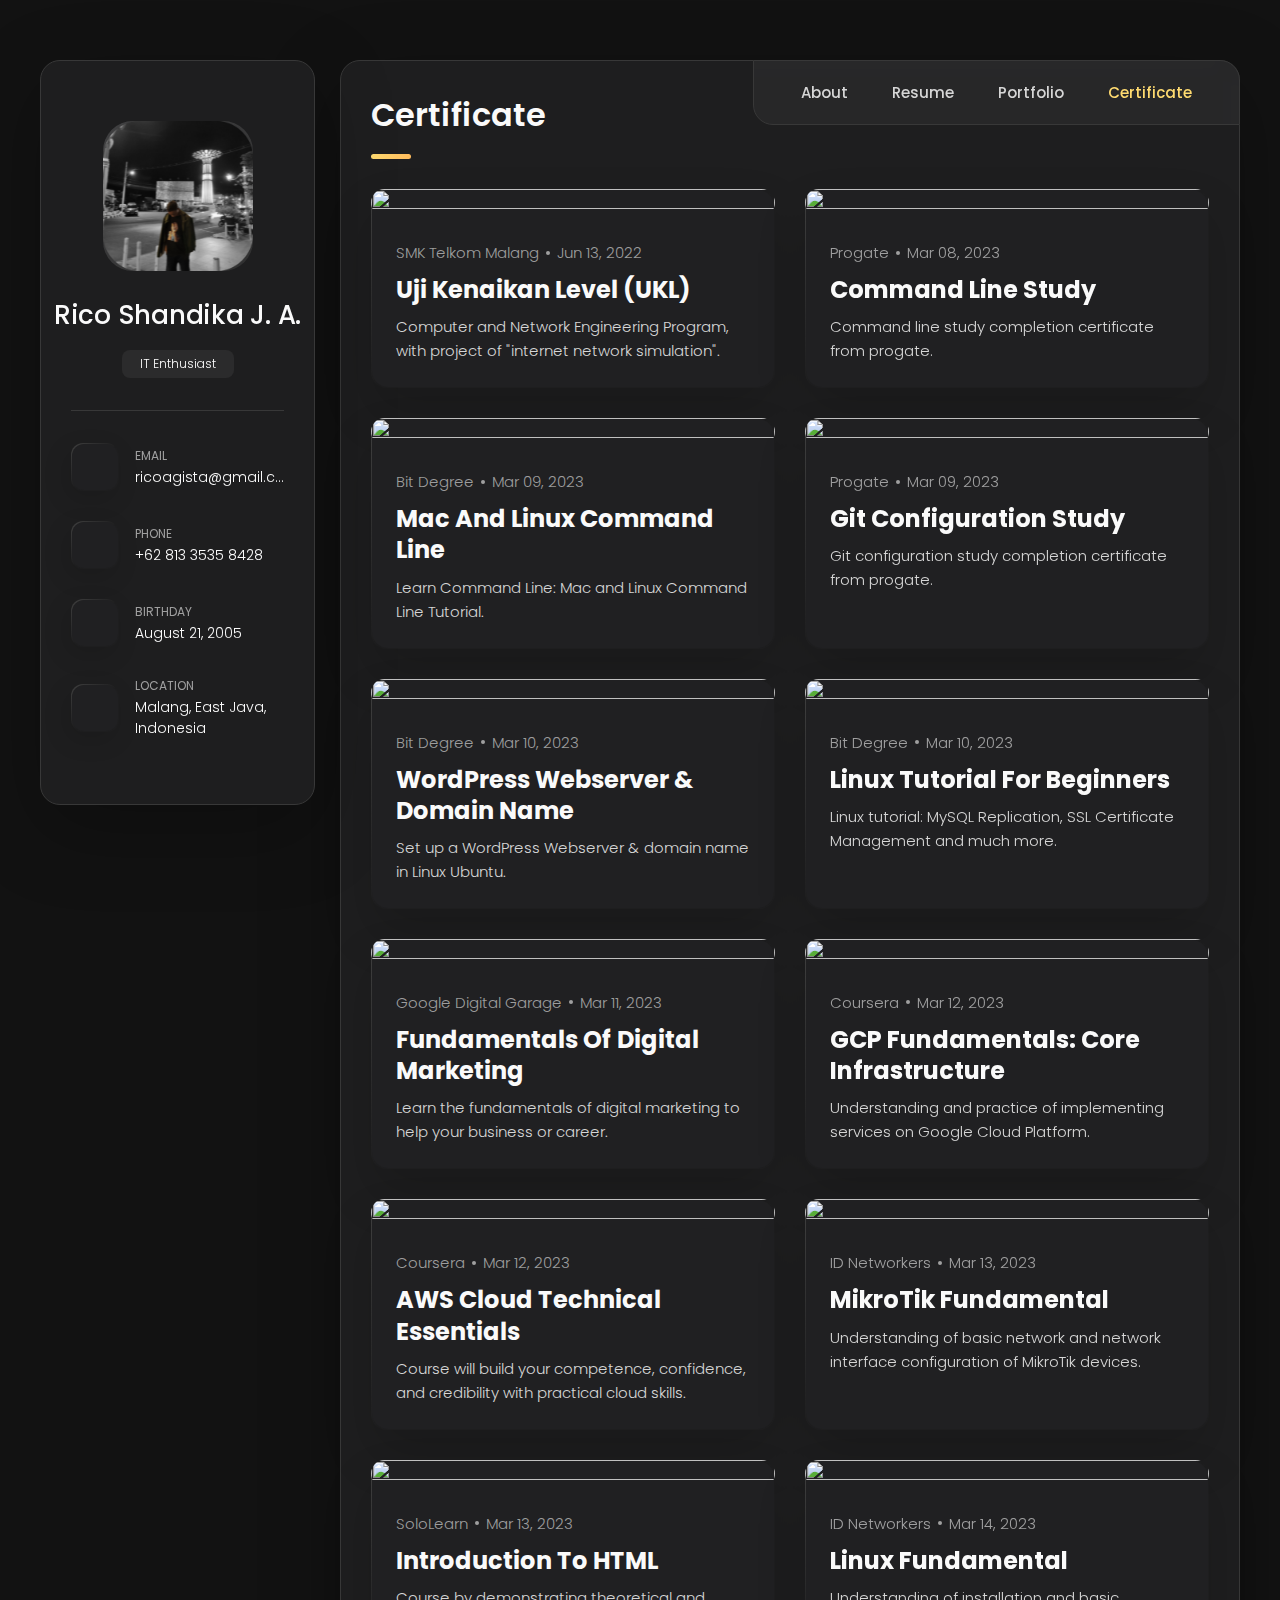
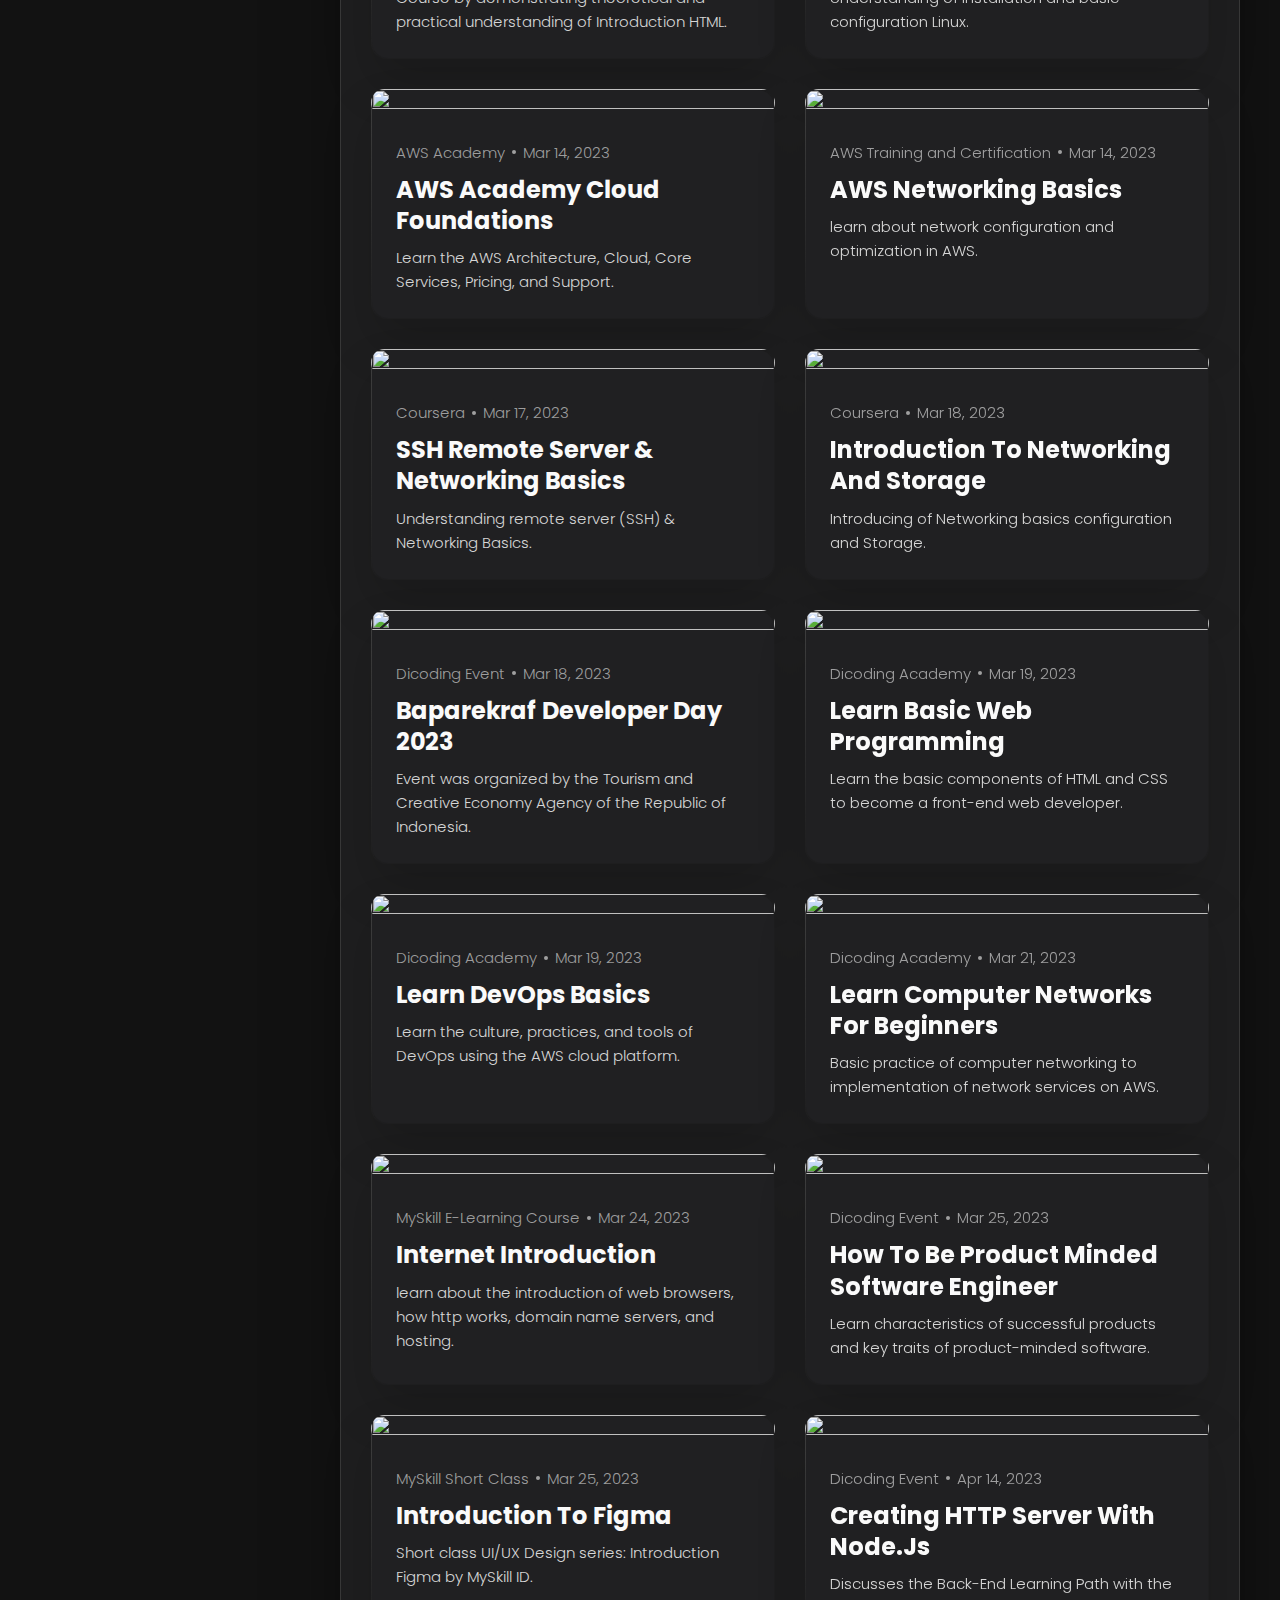
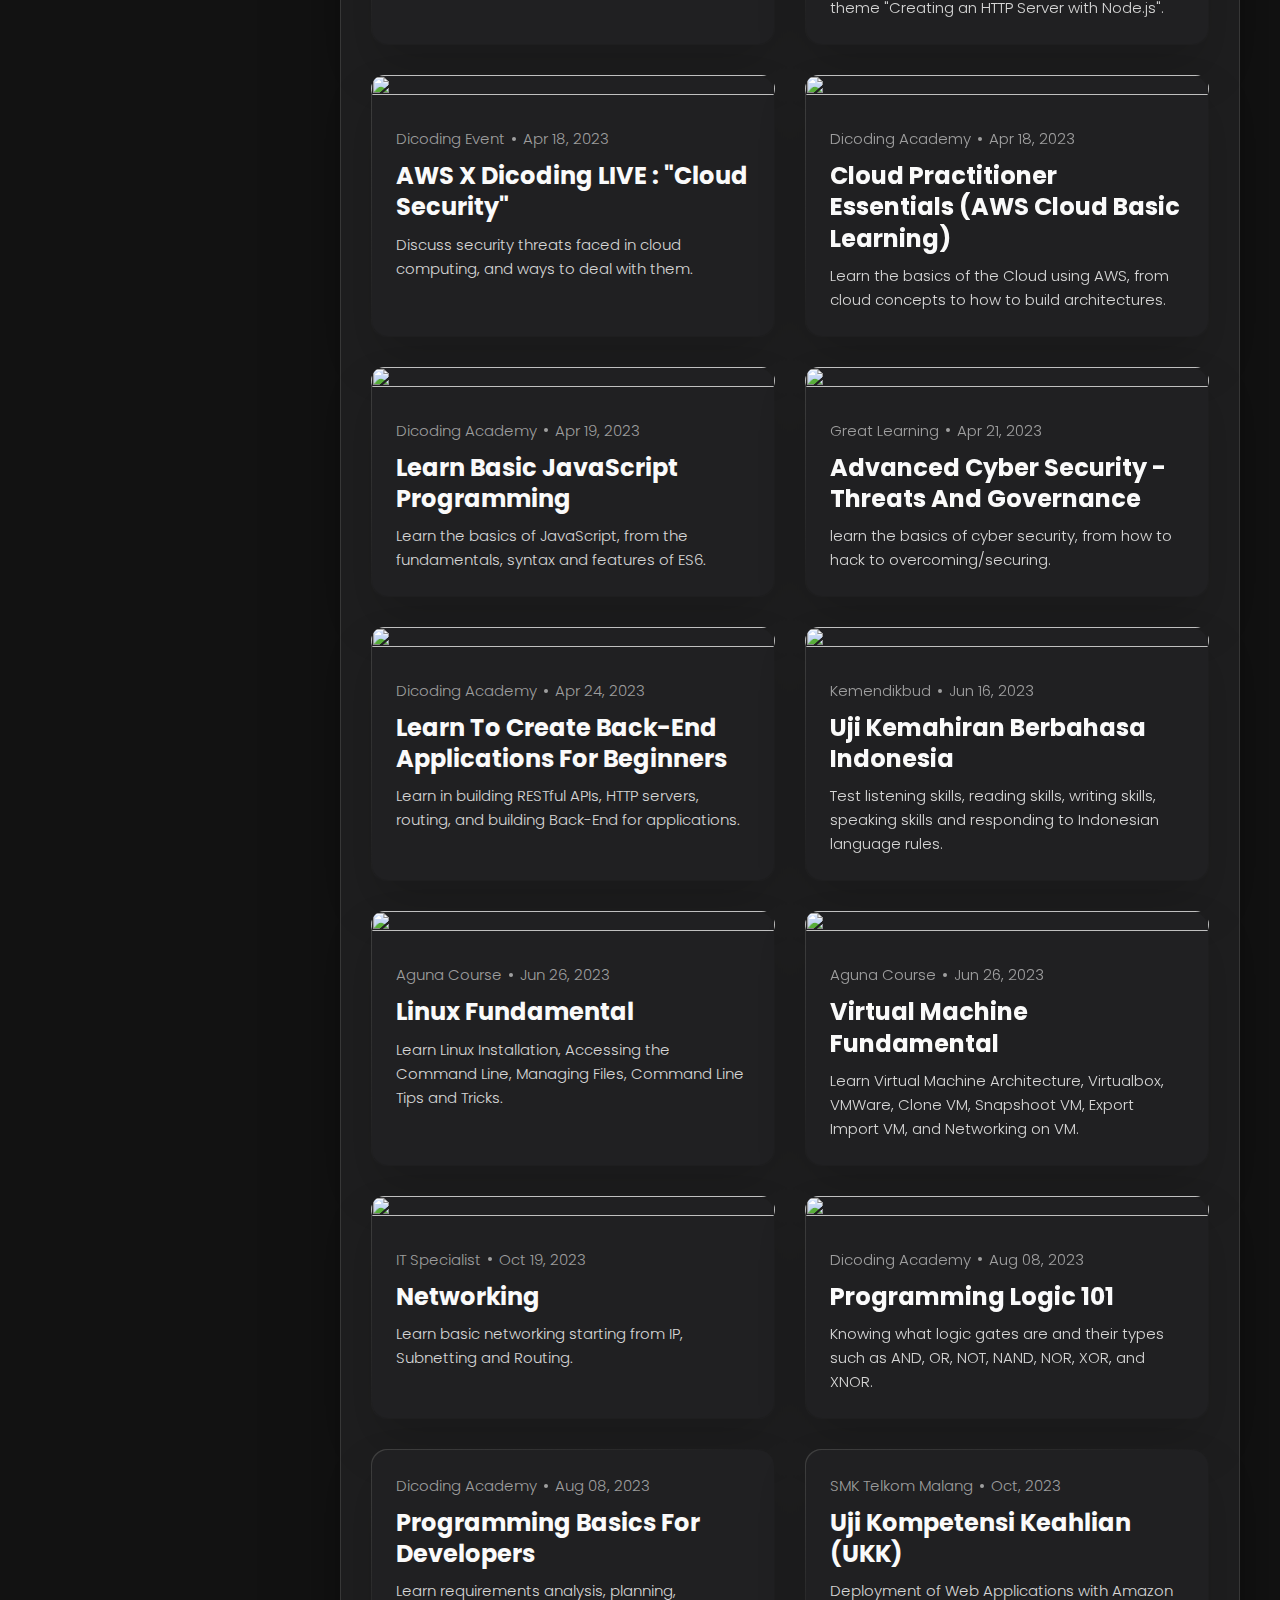
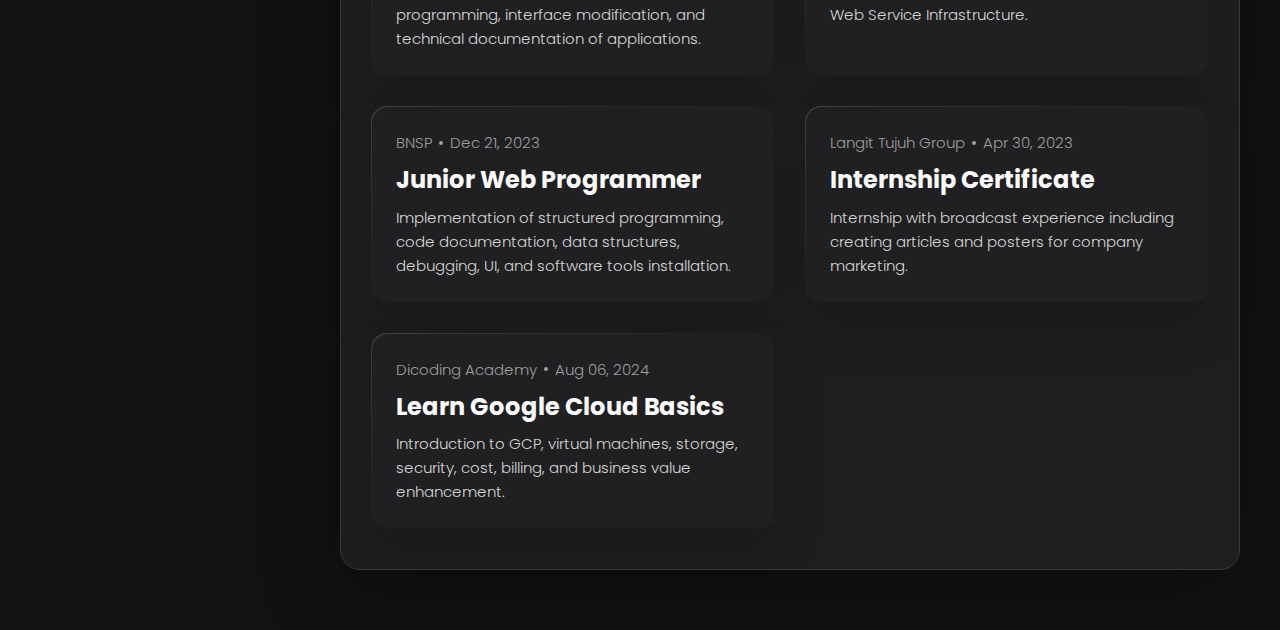
==== commit 947c72ea: "upodate" ====
--- a/certificate.html
+++ b/certificate.html
@@ -1105,6 +1105,207 @@
               </a>
             </li>
 
+            <li class="blog-post-item">
+              <a href="https://verify.certiport.com/" target="_blank">
+
+                <figure class="blog-banner-box">
+                  <img src="https://ricoagista.github.io/ricoagista/certificate/academy/CertificateITSpecialistNetworking.jpg" alt="" loading="lazy">
+                </figure>
+
+                <div class="blog-content">
+
+                  <div class="blog-meta">
+                    <p class="blog-category">IT Specialist</p>
+
+                    <span class="dot"></span>
+
+                    <time datetime="2022-02-23">Oct 19, 2023</time>
+                  </div>
+
+                  <h3 class="h3 blog-item-title">Networking</h3>
+
+                  <p class="blog-text">
+                    Learn basic networking starting from IP, Subnetting and Routing.
+
+                  </p>
+
+                </div>
+
+              </a>
+            </li>
+            
+            <li class="blog-post-item">
+              <a href="https://www.dicoding.com/certificates/6RPNWND24P2M" target="_blank">
+
+                <figure class="blog-banner-box">
+                  <img src="https://ricoagista.github.io/ricoagista/certificate/academy/CertificateDicodingLogikaPemograman'.jpg" alt="" loading="lazy">
+                </figure>
+
+                <div class="blog-content">
+
+                  <div class="blog-meta">
+                    <p class="blog-category">Dicoding Academy</p>
+
+                    <span class="dot"></span>
+
+                    <time datetime="2022-02-23">Aug 08, 2023</time>
+                  </div>
+
+                  <h3 class="h3 blog-item-title">Programming Logic 101</h3>
+
+                  <p class="blog-text">
+                    Knowing what logic gates are and their types such as AND, OR, NOT, NAND, NOR, XOR, and XNOR.
+
+                  </p>
+
+                </div>
+
+              </a>
+            </li>
+
+            <li class="blog-post-item">
+              <a href="https://www.dicoding.com/certificates/1OP80O62LXQK" target="_blank">
+
+                <figure class="blog-banner-box">
+                  <img src="https://ricoagista.github.io/ricoagista/certificate/academy/CertificateDicodingPengembangSoftware.jpg" alt="" loading="lazy">
+                </figure>
+
+                <div class="blog-content">
+
+                  <div class="blog-meta">
+                    <p class="blog-category">Dicoding Academy</p>
+
+                    <span class="dot"></span>
+
+                    <time datetime="2022-02-23">Aug 08, 2023</time>
+                  </div>
+
+                  <h3 class="h3 blog-item-title">Programming Basics for Developers</h3>
+
+                  <p class="blog-text">
+                    Learn requirements analysis, planning, programming, interface modification, and technical documentation of applications.
+
+                  </p>
+
+                </div>
+
+              </a>
+            </li>
+
+            <li class="blog-post-item">
+              <a href="https://ricoagista.github.io/ricoagista/certificate/academy/SertifikatUKK.jpg" target="_blank">
+
+                <figure class="blog-banner-box">
+                  <img src="https://ricoagista.github.io/ricoagista/certificate/academy/SertifikatUKK.jpg" alt="" loading="lazy">
+                </figure>
+
+                <div class="blog-content">
+
+                  <div class="blog-meta">
+                    <p class="blog-category">SMK Telkom Malang</p>
+
+                    <span class="dot"></span>
+
+                    <time datetime="2022-02-23">Oct, 2023</time>
+                  </div>
+
+                  <h3 class="h3 blog-item-title">Uji Kompetensi Keahlian (UKK)</h3>
+
+                  <p class="blog-text">
+                    Deployment of Web Applications with Amazon Web Service Infrastructure.
+                  </p>
+
+                </div>
+
+              </a>
+            </li>
+
+            <li class="blog-post-item">
+              <a href="https://ricoagista.github.io/ricoagista/certificate/academy/SertifikatJuniorWebProgrammer.jpg" target="_blank">
+
+                <figure class="blog-banner-box">
+                  <img src="https://ricoagista.github.io/ricoagista/certificate/academy/SertifikatJuniorWebProgrammer.jpg" alt="" loading="lazy">
+                </figure>
+
+                <div class="blog-content">
+
+                  <div class="blog-meta">
+                    <p class="blog-category">BNSP</p>
+
+                    <span class="dot"></span>
+
+                    <time datetime="2022-02-23">Dec 21, 2023</time>
+                  </div>
+
+                  <h3 class="h3 blog-item-title">Junior Web Programmer</h3>
+
+                  <p class="blog-text">
+                    Implementation of structured programming, code documentation, data structures, debugging, UI, and software tools installation.
+
+                  </p>
+
+                </div>
+
+              </a>
+            </li>
+
+            <li class="blog-post-item">
+              <a href="https://ricoagista.github.io/ricoagista/certificate/academy/SertifikatPKL.jpg" target="_blank">
+
+                <figure class="blog-banner-box">
+                  <img src="https://ricoagista.github.io/ricoagista/certificate/academy/SertifikatPKL.jpg" alt="" loading="lazy">
+                </figure>
+
+                <div class="blog-content">
+
+                  <div class="blog-meta">
+                    <p class="blog-category">Langit Tujuh Group</p>
+
+                    <span class="dot"></span>
+
+                    <time datetime="2022-02-23">Apr 30, 2023</time>
+                  </div>
+
+                  <h3 class="h3 blog-item-title">Internship Certificate</h3>
+
+                  <p class="blog-text">
+                    Internship with broadcast experience including creating articles and posters for company marketing.
+
+                  </p>
+
+                </div>
+
+              </a>
+            </li>
+
+            <li class="blog-post-item">
+              <a href="https://www.dicoding.com/certificates/0LZ06E4OKZ65" target="_blank">
+
+                <figure class="blog-banner-box">
+                  <img src="https://ricoagista.github.io/ricoagista/certificate/academy/CertificateDicodingDasarGoogleCloud.jpg" alt="" loading="lazy">
+                </figure>
+
+                <div class="blog-content">
+
+                  <div class="blog-meta">
+                    <p class="blog-category">Dicoding Academy</p>
+
+                    <span class="dot"></span>
+
+                    <time datetime="2022-02-23">Aug 06, 2024</time>
+                  </div>
+
+                  <h3 class="h3 blog-item-title">Learn Google Cloud Basics</h3>
+
+                  <p class="blog-text">
+                    Introduction to GCP, virtual machines, storage, security, cost, billing, and business value enhancement.
+                  </p>
+
+                </div>
+
+              </a>
+            </li>
+      
           </ul>
 
         </section>
